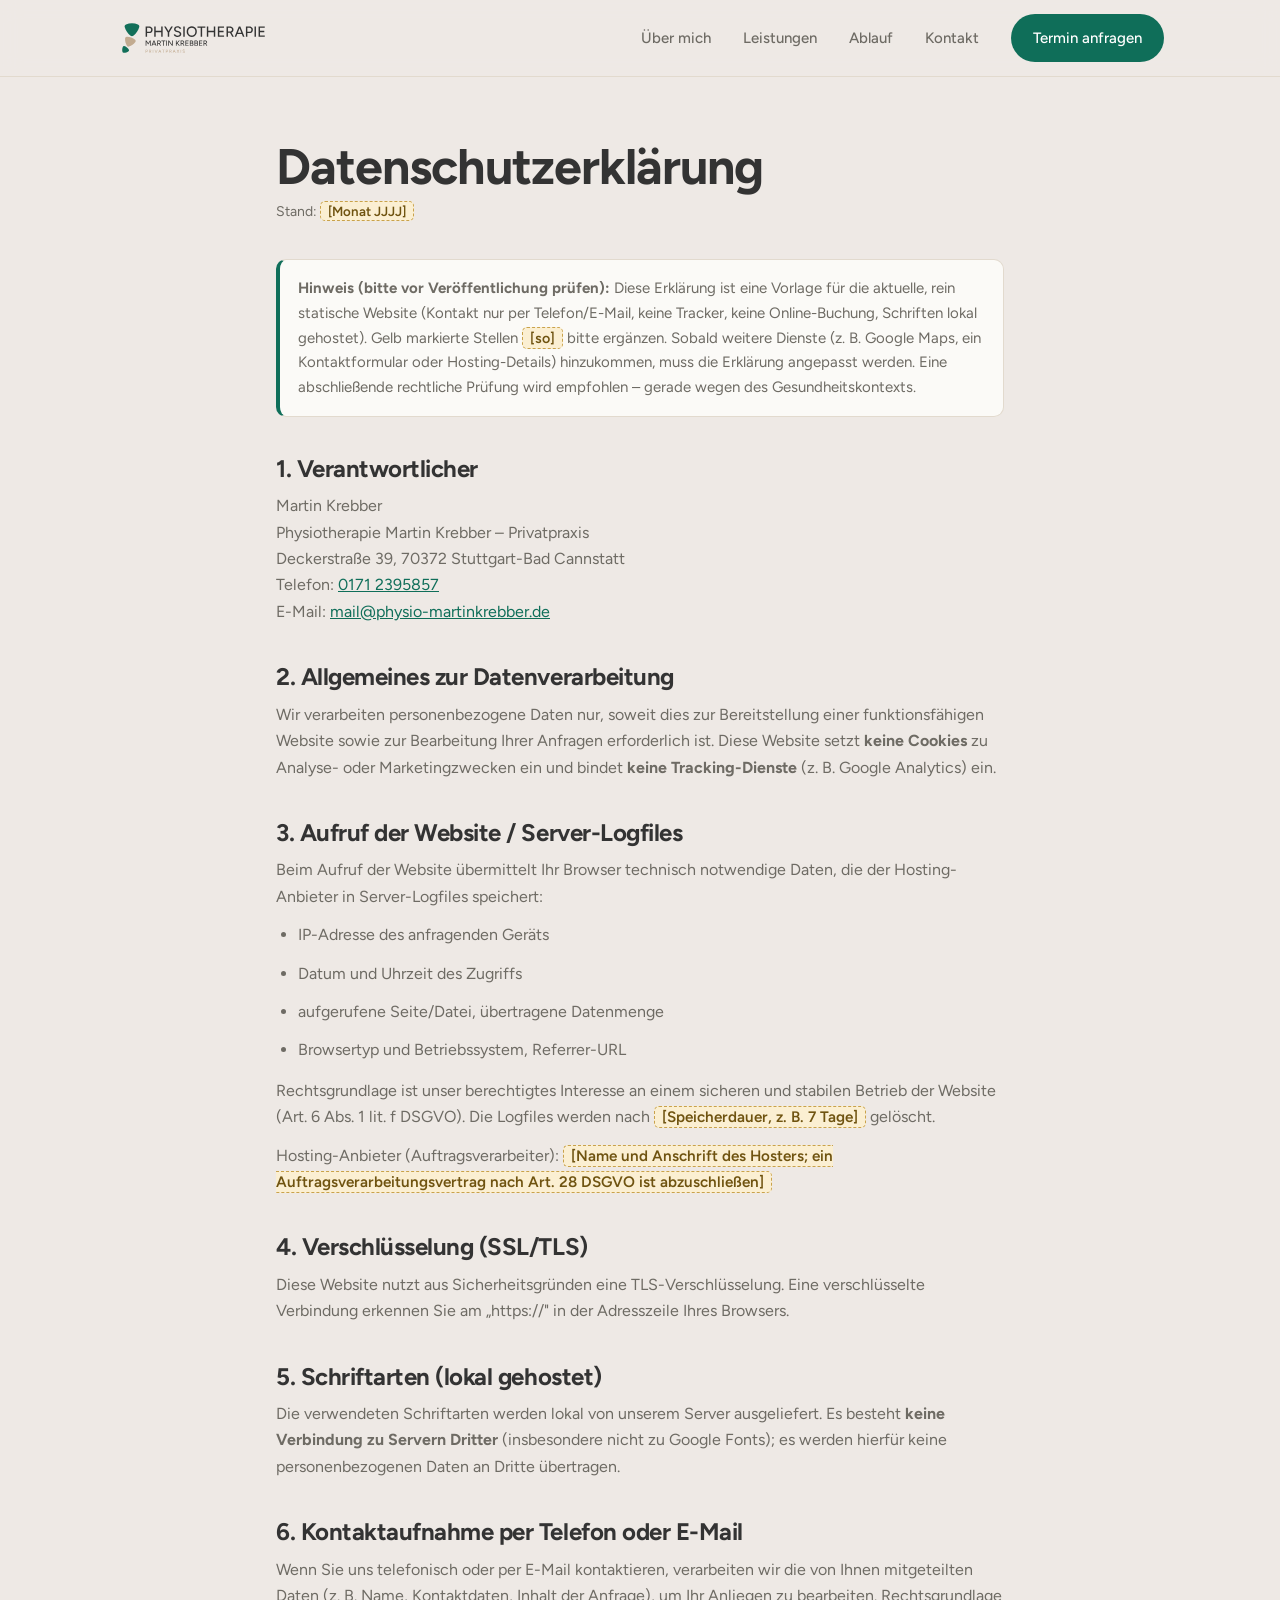
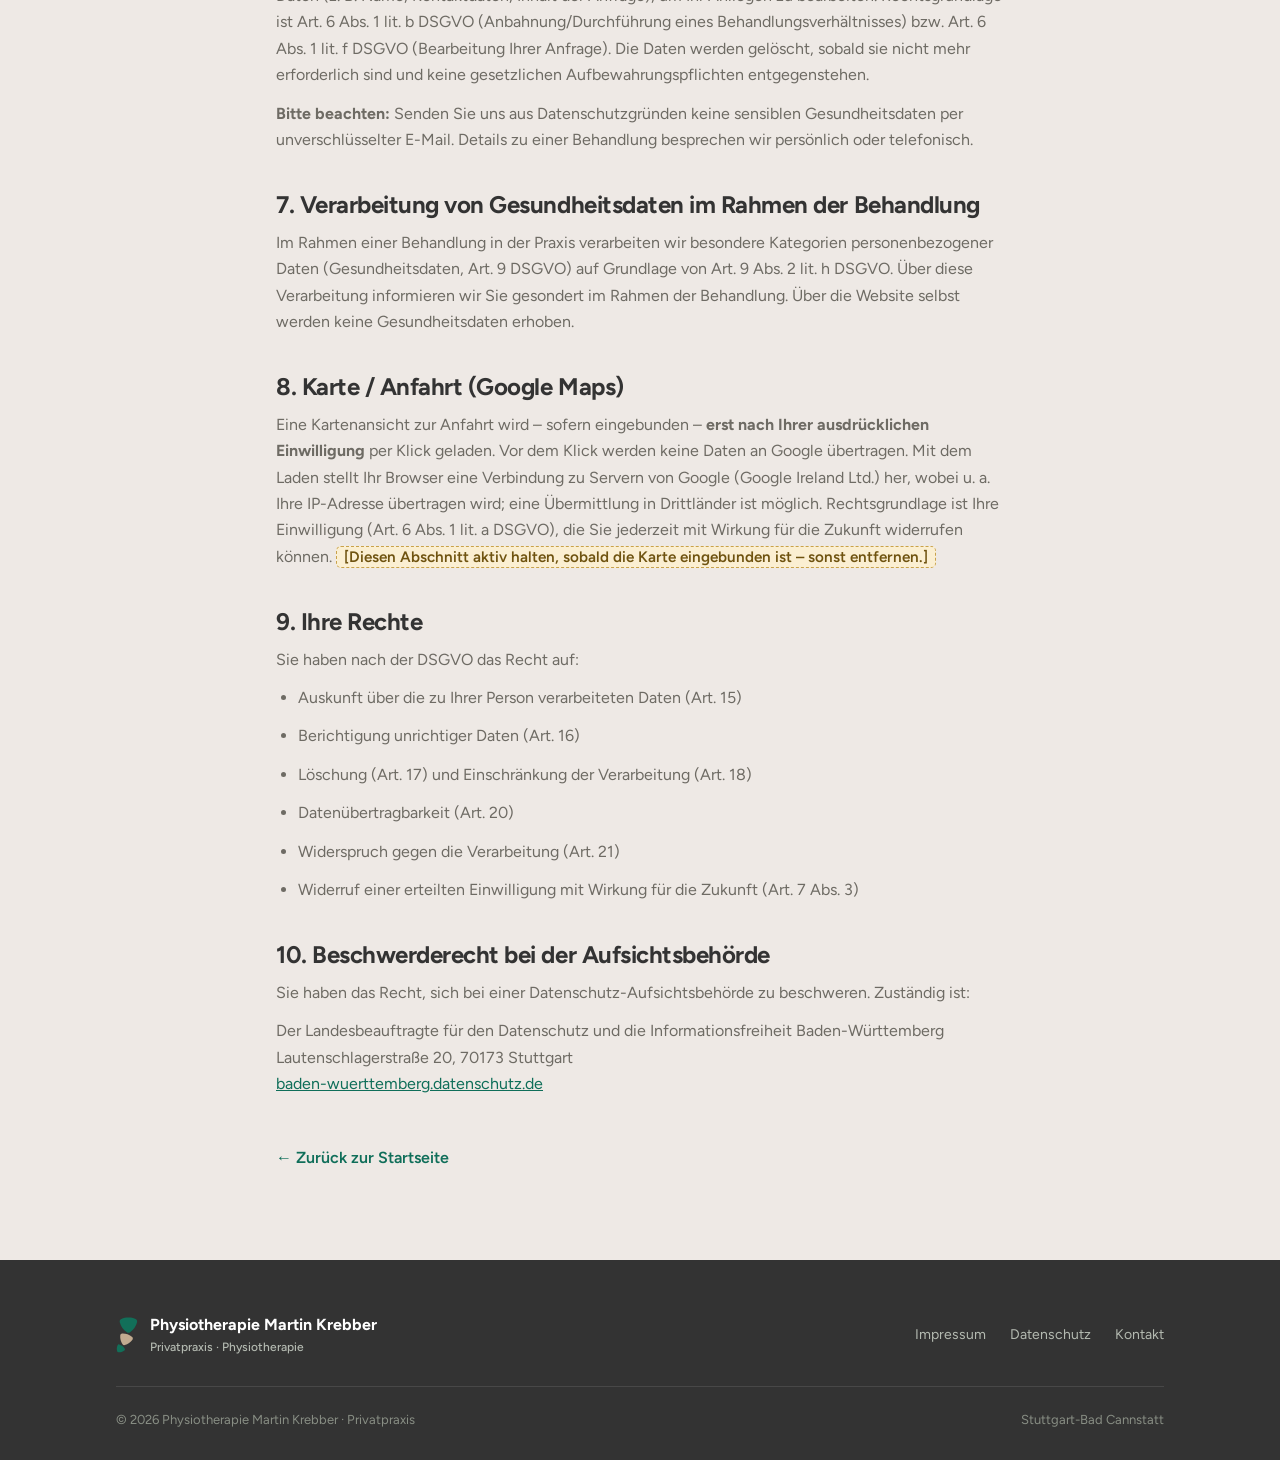
==== datenschutz.html @ a868484d "Medwest-Hero, Logo-Steine-Effekt, Kontakt-Rework + Google-Maps-Consent - Ablauf "Ihr Weg zu mir": dr" ====
<!DOCTYPE html>
<html lang="de">
<head>
<meta charset="UTF-8">
<meta name="viewport" content="width=device-width, initial-scale=1.0">
<title>Datenschutzerklärung – Physiotherapie Martin Krebber</title>
<meta name="description" content="Datenschutzerklärung der Privatpraxis Physiotherapie Martin Krebber in Stuttgart-Bad Cannstatt.">
<meta name="robots" content="noindex">
<meta name="theme-color" content="#0F6E59">
<link rel="icon" type="image/png" sizes="32x32" href="assets/favicon-32.png">
<link rel="apple-touch-icon" sizes="180x180" href="assets/favicon-180.png">
<link rel="stylesheet" href="assets/fonts.css">
<link rel="stylesheet" href="assets/styles.css">
<script src="assets/vendor/gsap.min.js" defer></script>
<script src="assets/vendor/ScrollTrigger.min.js" defer></script>
<script src="assets/vendor/lenis.min.js" defer></script>
<script src="assets/main.js" defer></script>
</head>
<body>
<header><div class="wrap nav">
  <a href="index.html" class="brand" aria-label="Physiotherapie Martin Krebber – Startseite"><img src="assets/logo.svg" alt="Physiotherapie Martin Krebber – Privatpraxis" class="logo-full"></a>
  <nav class="nav-links" id="nav-links"><a href="index.html#about">Über mich</a><a href="index.html#leistungen">Leistungen</a><a href="index.html#ablauf">Ablauf</a><a href="index.html#kontakt">Kontakt</a><a href="index.html#kontakt" class="btn">Termin anfragen</a></nav>
  <button class="menu-toggle" aria-label="Menü öffnen" aria-expanded="false" aria-controls="nav-links"><svg aria-hidden="true" focusable="false" xmlns="http://www.w3.org/2000/svg" viewBox="0 0 24 24" fill="none" stroke="currentColor" stroke-width="2" stroke-linecap="round" stroke-linejoin="round" > <path d="M4 5h16" /> <path d="M4 12h16" /> <path d="M4 19h16" /> </svg></button>
</div></header>

<main class="legal"><div class="wrap">
  <h1>Datenschutzerklärung</h1>
  <p class="updated">Stand: <span class="ph">[Monat JJJJ]</span></p>

  <div class="note"><p><strong>Hinweis (bitte vor Veröffentlichung prüfen):</strong> Diese Erklärung ist eine Vorlage für die aktuelle, rein statische Website (Kontakt nur per Telefon/E-Mail, keine Tracker, keine Online-Buchung, Schriften lokal gehostet). Gelb markierte Stellen <span class="ph">[so]</span> bitte ergänzen. Sobald weitere Dienste (z. B. Google Maps, ein Kontaktformular oder Hosting-Details) hinzukommen, muss die Erklärung angepasst werden. Eine abschließende rechtliche Prüfung wird empfohlen – gerade wegen des Gesundheitskontexts.</p></div>

  <h2>1. Verantwortlicher</h2>
  <address>
    Martin Krebber<br>
    Physiotherapie Martin Krebber – Privatpraxis<br>
    Deckerstraße 39, 70372 Stuttgart-Bad Cannstatt<br>
    Telefon: <a href="tel:+491712395857">0171 2395857</a><br>
    E-Mail: <a href="mailto:mail@physio-martinkrebber.de">mail@physio-martinkrebber.de</a>
  </address>

  <h2>2. Allgemeines zur Datenverarbeitung</h2>
  <p>Wir verarbeiten personenbezogene Daten nur, soweit dies zur Bereitstellung einer funktionsfähigen Website sowie zur Bearbeitung Ihrer Anfragen erforderlich ist. Diese Website setzt <strong>keine Cookies</strong> zu Analyse- oder Marketingzwecken ein und bindet <strong>keine Tracking-Dienste</strong> (z. B. Google Analytics) ein.</p>

  <h2>3. Aufruf der Website / Server-Logfiles</h2>
  <p>Beim Aufruf der Website übermittelt Ihr Browser technisch notwendige Daten, die der Hosting-Anbieter in Server-Logfiles speichert:</p>
  <ul>
    <li>IP-Adresse des anfragenden Geräts</li>
    <li>Datum und Uhrzeit des Zugriffs</li>
    <li>aufgerufene Seite/Datei, übertragene Datenmenge</li>
    <li>Browsertyp und Betriebssystem, Referrer-URL</li>
  </ul>
  <p>Rechtsgrundlage ist unser berechtigtes Interesse an einem sicheren und stabilen Betrieb der Website (Art. 6 Abs. 1 lit. f DSGVO). Die Logfiles werden nach <span class="ph">[Speicherdauer, z. B. 7 Tage]</span> gelöscht.</p>
  <p>Hosting-Anbieter (Auftragsverarbeiter): <span class="ph">[Name und Anschrift des Hosters; ein Auftragsverarbeitungsvertrag nach Art. 28 DSGVO ist abzuschließen]</span></p>

  <h2>4. Verschlüsselung (SSL/TLS)</h2>
  <p>Diese Website nutzt aus Sicherheitsgründen eine TLS-Verschlüsselung. Eine verschlüsselte Verbindung erkennen Sie am „https://" in der Adresszeile Ihres Browsers.</p>

  <h2>5. Schriftarten (lokal gehostet)</h2>
  <p>Die verwendeten Schriftarten werden lokal von unserem Server ausgeliefert. Es besteht <strong>keine Verbindung zu Servern Dritter</strong> (insbesondere nicht zu Google Fonts); es werden hierfür keine personenbezogenen Daten an Dritte übertragen.</p>

  <h2>6. Kontaktaufnahme per Telefon oder E-Mail</h2>
  <p>Wenn Sie uns telefonisch oder per E-Mail kontaktieren, verarbeiten wir die von Ihnen mitgeteilten Daten (z. B. Name, Kontaktdaten, Inhalt der Anfrage), um Ihr Anliegen zu bearbeiten. Rechtsgrundlage ist Art. 6 Abs. 1 lit. b DSGVO (Anbahnung/Durchführung eines Behandlungsverhältnisses) bzw. Art. 6 Abs. 1 lit. f DSGVO (Bearbeitung Ihrer Anfrage). Die Daten werden gelöscht, sobald sie nicht mehr erforderlich sind und keine gesetzlichen Aufbewahrungspflichten entgegenstehen.</p>
  <p><strong>Bitte beachten:</strong> Senden Sie uns aus Datenschutzgründen keine sensiblen Gesundheitsdaten per unverschlüsselter E-Mail. Details zu einer Behandlung besprechen wir persönlich oder telefonisch.</p>

  <h2>7. Verarbeitung von Gesundheitsdaten im Rahmen der Behandlung</h2>
  <p>Im Rahmen einer Behandlung in der Praxis verarbeiten wir besondere Kategorien personenbezogener Daten (Gesundheitsdaten, Art. 9 DSGVO) auf Grundlage von Art. 9 Abs. 2 lit. h DSGVO. Über diese Verarbeitung informieren wir Sie gesondert im Rahmen der Behandlung. Über die Website selbst werden keine Gesundheitsdaten erhoben.</p>

  <h2>8. Karte / Anfahrt (Google Maps)</h2>
  <p>Eine Kartenansicht zur Anfahrt wird – sofern eingebunden – <strong>erst nach Ihrer ausdrücklichen Einwilligung</strong> per Klick geladen. Vor dem Klick werden keine Daten an Google übertragen. Mit dem Laden stellt Ihr Browser eine Verbindung zu Servern von Google (Google Ireland Ltd.) her, wobei u. a. Ihre IP-Adresse übertragen wird; eine Übermittlung in Drittländer ist möglich. Rechtsgrundlage ist Ihre Einwilligung (Art. 6 Abs. 1 lit. a DSGVO), die Sie jederzeit mit Wirkung für die Zukunft widerrufen können. <span class="ph">[Diesen Abschnitt aktiv halten, sobald die Karte eingebunden ist – sonst entfernen.]</span></p>

  <h2>9. Ihre Rechte</h2>
  <p>Sie haben nach der DSGVO das Recht auf:</p>
  <ul>
    <li>Auskunft über die zu Ihrer Person verarbeiteten Daten (Art. 15)</li>
    <li>Berichtigung unrichtiger Daten (Art. 16)</li>
    <li>Löschung (Art. 17) und Einschränkung der Verarbeitung (Art. 18)</li>
    <li>Datenübertragbarkeit (Art. 20)</li>
    <li>Widerspruch gegen die Verarbeitung (Art. 21)</li>
    <li>Widerruf einer erteilten Einwilligung mit Wirkung für die Zukunft (Art. 7 Abs. 3)</li>
  </ul>

  <h2>10. Beschwerderecht bei der Aufsichtsbehörde</h2>
  <p>Sie haben das Recht, sich bei einer Datenschutz-Aufsichtsbehörde zu beschweren. Zuständig ist:</p>
  <address>
    Der Landesbeauftragte für den Datenschutz und die Informationsfreiheit Baden-Württemberg<br>
    Lautenschlagerstraße 20, 70173 Stuttgart<br>
    <a href="https://www.baden-wuerttemberg.datenschutz.de" target="_blank" rel="noopener">baden-wuerttemberg.datenschutz.de</a>
  </address>

  <a class="back" href="index.html">← Zurück zur Startseite</a>
</div></main>

<footer><div class="wrap">
  <div class="foot-top"><div class="foot-brand"><img src="assets/logo-mark.svg" alt="" class="logo-mark-img"><span>Physiotherapie Martin Krebber<small>Privatpraxis · Physiotherapie</small></span></div><div class="foot-links"><a href="impressum.html">Impressum</a><a href="datenschutz.html">Datenschutz</a><a href="index.html#kontakt">Kontakt</a></div></div>
  <div class="foot-bottom"><span>© <span id="yr"></span> Physiotherapie Martin Krebber · Privatpraxis</span><span>Stuttgart-Bad Cannstatt</span></div>
</div></footer>
</body>
</html>
---- assets/fonts.css ----
@font-face{font-family:'Figtree';font-style:normal;font-weight:400 700;font-display:swap;src:url('fonts/figtree-normal-latin-ext.woff2') format('woff2');unicode-range:U+0100-02BA, U+02BD-02C5, U+02C7-02CC, U+02CE-02D7, U+02DD-02FF, U+0304, U+0308, U+0329, U+1D00-1DBF, U+1E00-1E9F, U+1EF2-1EFF, U+2020, U+20A0-20AB, U+20AD-20C0, U+2113, U+2C60-2C7F, U+A720-A7FF;}
@font-face{font-family:'Figtree';font-style:normal;font-weight:400 700;font-display:swap;src:url('fonts/figtree-normal-latin.woff2') format('woff2');unicode-range:U+0000-00FF, U+0131, U+0152-0153, U+02BB-02BC, U+02C6, U+02DA, U+02DC, U+0304, U+0308, U+0329, U+2000-206F, U+20AC, U+2122, U+2191, U+2193, U+2212, U+2215, U+FEFF, U+FFFD;}
---- assets/styles.css ----
:root{
  --bg:#EEE9E5; --surface:#FBFAF7; --ink:#333333;
  --primary:#0F6E59; --primary-deep:#0A5344;
  --accent:#C2AB8F; --accent-deep:#A98E6B;
  --primary-soft:#DCE9E3; --accent-soft:#EBE1D4;
  --muted:#6E6B64; --line:#E2DACE; --maxw:1100px;
}
*{box-sizing:border-box;margin:0;padding:0}
html{scroll-behavior:smooth}
body{font-family:"Figtree",sans-serif;background:var(--bg);color:var(--ink);line-height:1.65;-webkit-font-smoothing:antialiased}
/* Schrift-System (medwest-Anmutung): durchgängig Figtree, große Versalien-Headlines */
h1,h2,h3{font-family:"Figtree",sans-serif;font-weight:700;line-height:1.02;letter-spacing:-.02em}
.hero h1,.sec-head h2{text-transform:uppercase;line-height:.95;letter-spacing:-.025em}
.wrap{max-width:var(--maxw);margin:0 auto;padding:0 26px}
a{color:inherit;text-decoration:none}
img{max-width:100%}
header{position:sticky;top:0;z-index:50;background:rgba(238,233,229,.85);backdrop-filter:blur(10px);border-bottom:1px solid var(--line)}
.nav{display:flex;align-items:center;justify-content:space-between;height:76px;gap:18px}
.brand{display:flex;align-items:center}
.brand .logo-full{height:42px;width:auto;display:block}
.nav-links{display:flex;gap:32px;align-items:center}
.nav-links a{font-size:15px;color:var(--muted);font-weight:500;transition:color .2s}
.nav-links a:hover{color:var(--ink)}
.nav-links a.btn{color:#fff}.nav-links a.btn:hover{color:#fff}
.btn{display:inline-flex;align-items:center;gap:8px;background:var(--primary);color:#fff;padding:12px 22px;border-radius:999px;font-weight:600;font-size:15px;transition:transform .2s,background .2s}
.btn:hover{background:var(--primary-deep);transform:translateY(-1px)}
.btn-ghost{background:transparent;color:var(--primary);border:1px solid var(--primary)}
.btn-ghost:hover{background:var(--primary);color:#fff}
.menu-toggle{display:none;background:none;border:none;cursor:pointer;font-size:24px;color:var(--ink)}
.eyebrow{display:inline-flex;align-items:center;gap:9px;font-size:13px;font-weight:600;letter-spacing:.1em;text-transform:uppercase;color:var(--primary);margin-bottom:22px}
.eyebrow::before{content:"";width:28px;height:1.5px;background:var(--primary)}
/* ---- Hero (medwest-Stil): Vollbild-Foto unscharf->scharf + Eck-Steuerung ---- */
.hero{position:relative;height:100vh;overflow:hidden;--hero-img:url('images/hero.jpg')}
.hero-stage{position:absolute;inset:0;overflow:hidden}
.hero-media{position:absolute;inset:0}
.hero-img{position:absolute;inset:0;background:var(--hero-img) center 28%/cover no-repeat}
.hero-base{filter:blur(13px) saturate(.78) brightness(.97);transform:scale(1.09)}
.hero-sharp{clip-path:polygon(62% 0,62% 0,46% 100%,46% 100%)}
.hero-scrim{position:absolute;inset:0;z-index:1;background:linear-gradient(180deg,rgba(0,0,0,.32),rgba(0,0,0,.12) 32%,rgba(0,0,0,.5))}
.hero-scan{position:absolute;top:0;bottom:0;width:2px;left:62%;background:var(--primary);box-shadow:0 0 16px rgba(15,110,89,.85);opacity:0;z-index:2}
.hero-scan::before{content:"";position:absolute;top:0;bottom:0;left:-8px;border-left:2px dashed rgba(15,110,89,.55)}
.hero-center{position:absolute;left:0;right:0;top:50%;transform:translateY(-50%);z-index:3;text-align:center;padding:0 24px}
.hero-center .eyebrow{color:#fff;justify-content:center}
.hero-center .eyebrow::before{background:var(--accent)}
.hero-center h1{font-size:clamp(40px,8.2vw,104px);line-height:.94;color:#fff;text-shadow:0 2px 34px rgba(0,0,0,.45);margin-bottom:16px}
.hero-center h1 em{font-style:normal;color:var(--accent)}
.hero-note{position:absolute;left:50%;top:16px;transform:translateX(-50%);z-index:3;font:500 11px/1 "Figtree",sans-serif;color:#fff;background:rgba(15,110,89,.8);padding:5px 10px;border-radius:6px;white-space:nowrap}
.hero-hint{position:absolute;left:50%;bottom:20px;transform:translateX(-50%);z-index:3;color:rgba(255,255,255,.85);font:600 12px/1 "Figtree",sans-serif;letter-spacing:.16em;text-transform:uppercase}

/* Eck-CTAs (Hero) */
.h-corner{position:absolute;bottom:34px;z-index:3;display:flex;align-items:center;gap:14px;color:#fff;text-decoration:none}
.h-corner .h-dot{width:64px;height:64px;border-radius:50%;background:var(--primary);display:grid;place-items:center;flex:none;box-shadow:0 12px 28px -12px rgba(0,0,0,.5);transition:transform .25s}
.h-corner:hover .h-dot{transform:scale(1.07)}
.h-corner .h-dot svg{width:24px;height:24px}
.h-corner .h-label{font:600 14px "Figtree",sans-serif;letter-spacing:.08em;text-transform:uppercase;text-shadow:0 1px 8px rgba(0,0,0,.5)}
.h-faq{left:30px}

/* Persistente Steuerung (fixed) */
.h-logo{position:fixed;top:24px;left:26px;z-index:60}
.h-logo img{height:48px;width:auto;display:block;filter:drop-shadow(0 2px 8px rgba(0,0,0,.3))}
.h-menu{position:fixed;top:24px;right:26px;z-index:60;background:none;border:none;cursor:pointer;padding:0}
.h-menu-btn{width:56px;height:56px;border-radius:50%;background:var(--primary);display:grid;place-items:center;box-shadow:0 12px 28px -12px rgba(0,0,0,.45);transition:transform .2s,background .2s}
.h-menu:hover .h-menu-btn{transform:scale(1.06);background:var(--primary-deep)}
.h-menu-btn svg{width:26px;height:26px;color:#fff}
.h-contact{position:fixed;bottom:26px;right:26px;z-index:60}
.h-contact .h-dot{width:60px;height:60px;border-radius:50%;background:var(--primary);display:grid;place-items:center;box-shadow:0 12px 28px -12px rgba(0,0,0,.45);transition:transform .2s,background .2s}
.h-contact:hover .h-dot{transform:scale(1.07);background:var(--primary-deep)}
.h-contact .h-dot svg{width:24px;height:24px;color:#fff}

/* Menü-Overlay */
.menu-overlay{position:fixed;inset:0;z-index:70;background:rgba(10,83,68,.97);-webkit-backdrop-filter:blur(6px);backdrop-filter:blur(6px);display:flex;flex-direction:column;justify-content:center;align-items:center;gap:4px;opacity:0;pointer-events:none;transition:opacity .35s ease}
.menu-overlay.open{opacity:1;pointer-events:auto}
.menu-overlay a{color:#fff;font-family:"Figtree",sans-serif;font-weight:700;text-transform:uppercase;font-size:clamp(30px,6vw,64px);letter-spacing:-.01em;text-decoration:none;line-height:1.3;opacity:.85;transition:opacity .2s,color .2s}
.menu-overlay a:hover{opacity:1;color:var(--accent)}
.menu-close{position:fixed;top:24px;right:26px;z-index:80;width:56px;height:56px;border-radius:50%;background:#fff;border:none;cursor:pointer;display:grid;place-items:center}
.menu-close svg{width:26px;height:26px;color:var(--primary)}

section{padding:112px 0}
.sec-head{max-width:560px;margin-bottom:50px}
.sec-head h2{font-size:clamp(36px,5.2vw,68px)}
.sec-head p{color:var(--muted);margin-top:14px;font-size:17px}
.about{background:var(--surface);padding-top:0;padding-bottom:0;position:relative;overflow:visible}
.about-grid{display:grid;grid-template-columns:.9fr 1.1fr;gap:56px;align-items:center}
.about-photo{position:relative;z-index:2;align-self:end;display:flex;align-items:flex-end;justify-content:center;max-width:560px;margin:-75px auto 0}
.about-img{width:100%;height:auto;display:block;filter:drop-shadow(0 22px 26px rgba(51,42,30,.22))}
.about-photo .ph-icon{font-size:38px;margin-bottom:10px}
.about-text h3{font-size:28px;margin-bottom:6px}
.about-text .role{color:var(--accent-deep);font-weight:600;margin-bottom:18px;display:block}
.about-text p{color:var(--muted);margin-bottom:15px}
.quali{display:flex;flex-wrap:wrap;gap:10px;margin-top:24px}
.quali span{background:var(--bg);border:1px solid var(--line);padding:8px 15px;border-radius:999px;font-size:14px;font-weight:500}
.cards{display:grid;grid-template-columns:repeat(3,1fr);gap:22px}
.card{background:var(--surface);border:1px solid var(--line);border-radius:22px;padding:32px 28px;transition:transform .25s,box-shadow .25s}
.card:hover{transform:translateY(-4px);box-shadow:0 20px 40px -24px rgba(15,110,89,.28)}
.card .ic{width:50px;height:50px;border-radius:50%;background:var(--primary-soft);color:var(--primary);display:grid;place-items:center;font-size:22px;margin-bottom:18px}
.card h3{font-size:21px;margin-bottom:8px}
.card p{color:var(--muted);font-size:15px}
.steps{background:var(--primary-deep);color:#e8efe6}
.steps .eyebrow{color:var(--accent-soft)}.steps .eyebrow::before{background:var(--accent-soft)}
.steps h2{color:#fff}.steps .sec-head p{color:#bcccba}
.step-grid{display:grid;grid-template-columns:repeat(3,1fr);gap:30px}
/* Logo-Steine: echte Größenverhältnisse, gekippt (aufwärts/liegend), mit faintem Echo-Overlay */
.step-stone{display:inline-block;line-height:0;margin-bottom:22px}
.step-stone.s1,.step-stone.s3{color:#5BAD96}
.step-stone.s2{color:var(--accent)}
/* aufsteigend: klein+tief (links) -> groß+hoch (rechts) */
.step-stone.s1{transform:translateY(0) rotate(190deg)}
.step-stone.s2{transform:translateY(-30px) rotate(190deg)}
.step-stone.s3{transform:translateY(-62px) rotate(190deg)}
.step-stone-inner{position:relative;display:inline-block}
.step-stone svg{width:auto;display:block}
.step-stone .stone-main{position:relative;z-index:1}
.step-stone .stone-echo{position:absolute;left:50%;top:50%;z-index:0;opacity:.14;transform:translate(-50%,-50%) scale(1.6)}
.step-stone.s1 svg{height:74px}
.step-stone.s2 svg{height:112px}
.step-stone.s3 svg{height:152px}
.js .step-stone-inner{opacity:0;transform:scale(.5) translateY(20px)}
.step-num{display:block;font-size:13px;font-weight:600;letter-spacing:.14em;text-transform:uppercase;color:var(--accent-soft);margin-bottom:2px}
.step h3{color:#fff;font-size:21px;margin:4px 0 8px}.step p{color:#bcccba;font-size:15px}
.contact-grid{display:grid;grid-template-columns:1fr 1fr;gap:50px;align-items:start}
.info-row{display:flex;gap:16px;padding:20px 0;border-bottom:1px solid var(--line)}
.info-row:last-child{border-bottom:none}
.info-row .ic{width:44px;height:44px;flex:none;border-radius:50%;background:var(--primary-soft);color:var(--primary);display:grid;place-items:center;font-size:18px}
.info-row b{display:block;font-size:16px;margin-bottom:2px}
.info-row span,.info-row a{color:var(--muted);font-size:15px}
.info-row a:hover{color:var(--primary)}
.map-box{aspect-ratio:4/3;border-radius:22px;overflow:hidden;border:1px solid var(--line);background:#dde3d8;display:grid;place-items:center;color:var(--muted);text-align:center;padding:20px}
.contact-cta{margin-top:26px;display:flex;gap:14px;flex-wrap:wrap}
footer{background:var(--ink);color:#b4bab1;padding:52px 0 30px}
.foot-top{display:flex;justify-content:space-between;flex-wrap:wrap;gap:24px;align-items:center;padding-bottom:28px;border-bottom:1px solid rgba(255,255,255,.1)}
.foot-brand{display:flex;align-items:center;gap:12px;color:#fff;font-weight:700}
.foot-brand .logo-mark-img{height:36px;width:auto;display:block}
.foot-brand small{display:block;font-weight:500;font-size:12px;color:#b4bab1}
.foot-links{display:flex;gap:24px;font-size:14px}.foot-links a:hover{color:#fff}
.foot-bottom{padding-top:22px;font-size:13px;color:#888e84;display:flex;justify-content:space-between;flex-wrap:wrap;gap:10px}
/* Reveals: nur verstecken, wenn JS aktiv ist (ohne JS bleibt alles sichtbar) */
.js .reveal{opacity:0;transform:translateY(20px);will-change:opacity,transform}
.js .reveal.in{opacity:1;transform:none;transition:opacity .7s ease,transform .7s ease}

/* ---- Rechtsseiten (Impressum / Datenschutz) ---- */
.legal{padding:64px 0 88px}
.legal .wrap{max-width:780px}
.legal h1{font-size:clamp(32px,4.6vw,50px);margin-bottom:8px}
.legal .updated{color:var(--muted);font-size:14px;margin-bottom:36px}
.legal h2{font-size:24px;margin:40px 0 12px;color:var(--ink)}
.legal h3{font-size:18px;margin:26px 0 8px}
.legal p,.legal li{color:var(--muted);font-size:16px;margin-bottom:12px}
.legal ul{padding-left:22px;margin-bottom:14px}
.legal a{color:var(--primary);text-decoration:underline}
.legal address{font-style:normal;color:var(--muted)}
.legal .back{display:inline-flex;align-items:center;gap:8px;margin-top:48px;color:var(--primary);font-weight:600;text-decoration:none}
.legal .note{background:var(--surface);border:1px solid var(--line);border-left:4px solid var(--primary);border-radius:10px;padding:16px 18px;margin:28px 0}
.legal .note p{margin:0;font-size:15px}
.ph{background:#FBEFD2;border:1px dashed #C9A24B;color:#6F5310;padding:1px 7px;border-radius:5px;font-size:.95em;font-weight:600}

/* ---- Icons (Lucide, inline SVG, erben Farbe via currentColor) ---- */
.ic svg{width:24px;height:24px;display:block}
.info-row .ic svg{width:20px;height:20px}
.menu-toggle svg{width:26px;height:26px;display:block}
.ph-icon svg{width:42px;height:42px;display:block;margin:0 auto;stroke-width:1.5}
.about-photo .ph-icon svg{width:38px;height:38px}
.map-ic{margin-bottom:8px}
.map-ic svg{width:34px;height:34px;display:block;margin:0 auto;stroke-width:1.5}
.map-consent{position:absolute;inset:0;display:flex;flex-direction:column;align-items:center;justify-content:center;gap:9px;text-align:center;padding:26px;color:var(--muted)}
.map-consent .map-ic{color:var(--primary)}
.map-consent b{color:var(--ink);font-size:16px}
.map-consent .map-note{font-size:13px;max-width:34ch;line-height:1.5}
.map-consent .map-load{margin-top:4px;cursor:pointer}
.map-consent .map-ext{font-size:13px;color:var(--primary);text-decoration:underline}
.map-box iframe{position:absolute;inset:0;width:100%;height:100%;border:0;display:block}

/* ---- Maskenkante des Durchleucht-Effekts (im Hero) ---- */
.xray-edge{position:absolute;inset:0;width:100%;height:100%;pointer-events:none;display:none}
.xray-edge line{vector-effect:non-scaling-stroke}
.xray-edge .edge-solid{stroke:var(--primary);stroke-width:2}
.xray-edge .edge-dash{stroke:rgba(15,110,89,.6);stroke-width:2;stroke-dasharray:7 7}

/* ---- Microinteractions (dezent) ---- */
.btn:active{transform:translateY(0) scale(.97)}
.card .ic{transition:transform .3s ease}
.card:hover .ic{transform:scale(1.08) rotate(-3deg)}
.quali span{transition:border-color .2s,color .2s}
.quali span:hover{border-color:var(--primary);color:var(--primary)}
.info-row .ic{transition:background .25s,color .25s}
.info-row:hover .ic{background:var(--primary);color:#fff}
.logo-full,.foot-brand .logo-mark-img{transition:opacity .2s}
.brand:hover .logo-full{opacity:.82}

/* ---- Lenis Smooth Scroll ---- */
html.lenis,html.lenis body{height:auto}
.lenis{scroll-behavior:auto!important}
.lenis:not(.lenis-autoToggle).lenis-stopped{overflow:clip}
.lenis.lenis-smooth [data-lenis-prevent]{overscroll-behavior:contain}
.lenis.lenis-smooth iframe{pointer-events:none}

@media(max-width:860px){
  .hero-grid,.about-grid,.contact-grid{grid-template-columns:1fr;gap:40px}
  .cards,.step-grid{grid-template-columns:1fr}
  .menu-toggle{display:block}
  .h-corner .h-label{display:none}
  .hero-center h1{font-size:clamp(24px,7vw,52px);letter-spacing:-.01em}
  .h-logo img{height:40px}
  .h-menu-btn,.menu-close{width:48px;height:48px}
  .h-corner .h-dot,.h-contact .h-dot{width:54px;height:54px}
  .h-faq{left:20px;bottom:26px}
  .h-logo{top:18px;left:18px}.h-menu{top:18px;right:18px}.h-contact{bottom:20px;right:18px}
  .nav-links{position:absolute;top:76px;left:0;right:0;flex-direction:column;align-items:stretch;gap:0;padding:8px 0 14px;background:var(--surface);border-bottom:1px solid var(--line);box-shadow:0 24px 30px -22px rgba(0,0,0,.3);display:none}
  header.open .nav-links{display:flex}
  .nav-links a{padding:13px 26px;font-size:16px}
  .nav-links a.btn{margin:10px 26px 4px;justify-content:center}
}

/* ---- Reduzierte Bewegung respektieren ---- */
@media (prefers-reduced-motion: reduce){
  *,*::before,*::after{animation-duration:.001ms!important;animation-iteration-count:1!important;transition-duration:.001ms!important;scroll-behavior:auto!important}
  .js .reveal{opacity:1!important;transform:none!important}
  .js .step-stone-inner{opacity:1!important;transform:none!important}
  .hero-sharp{clip-path:polygon(30% 0,94% 0,90% 100%,4% 100%)!important}
  .hero-scan{display:none}
}
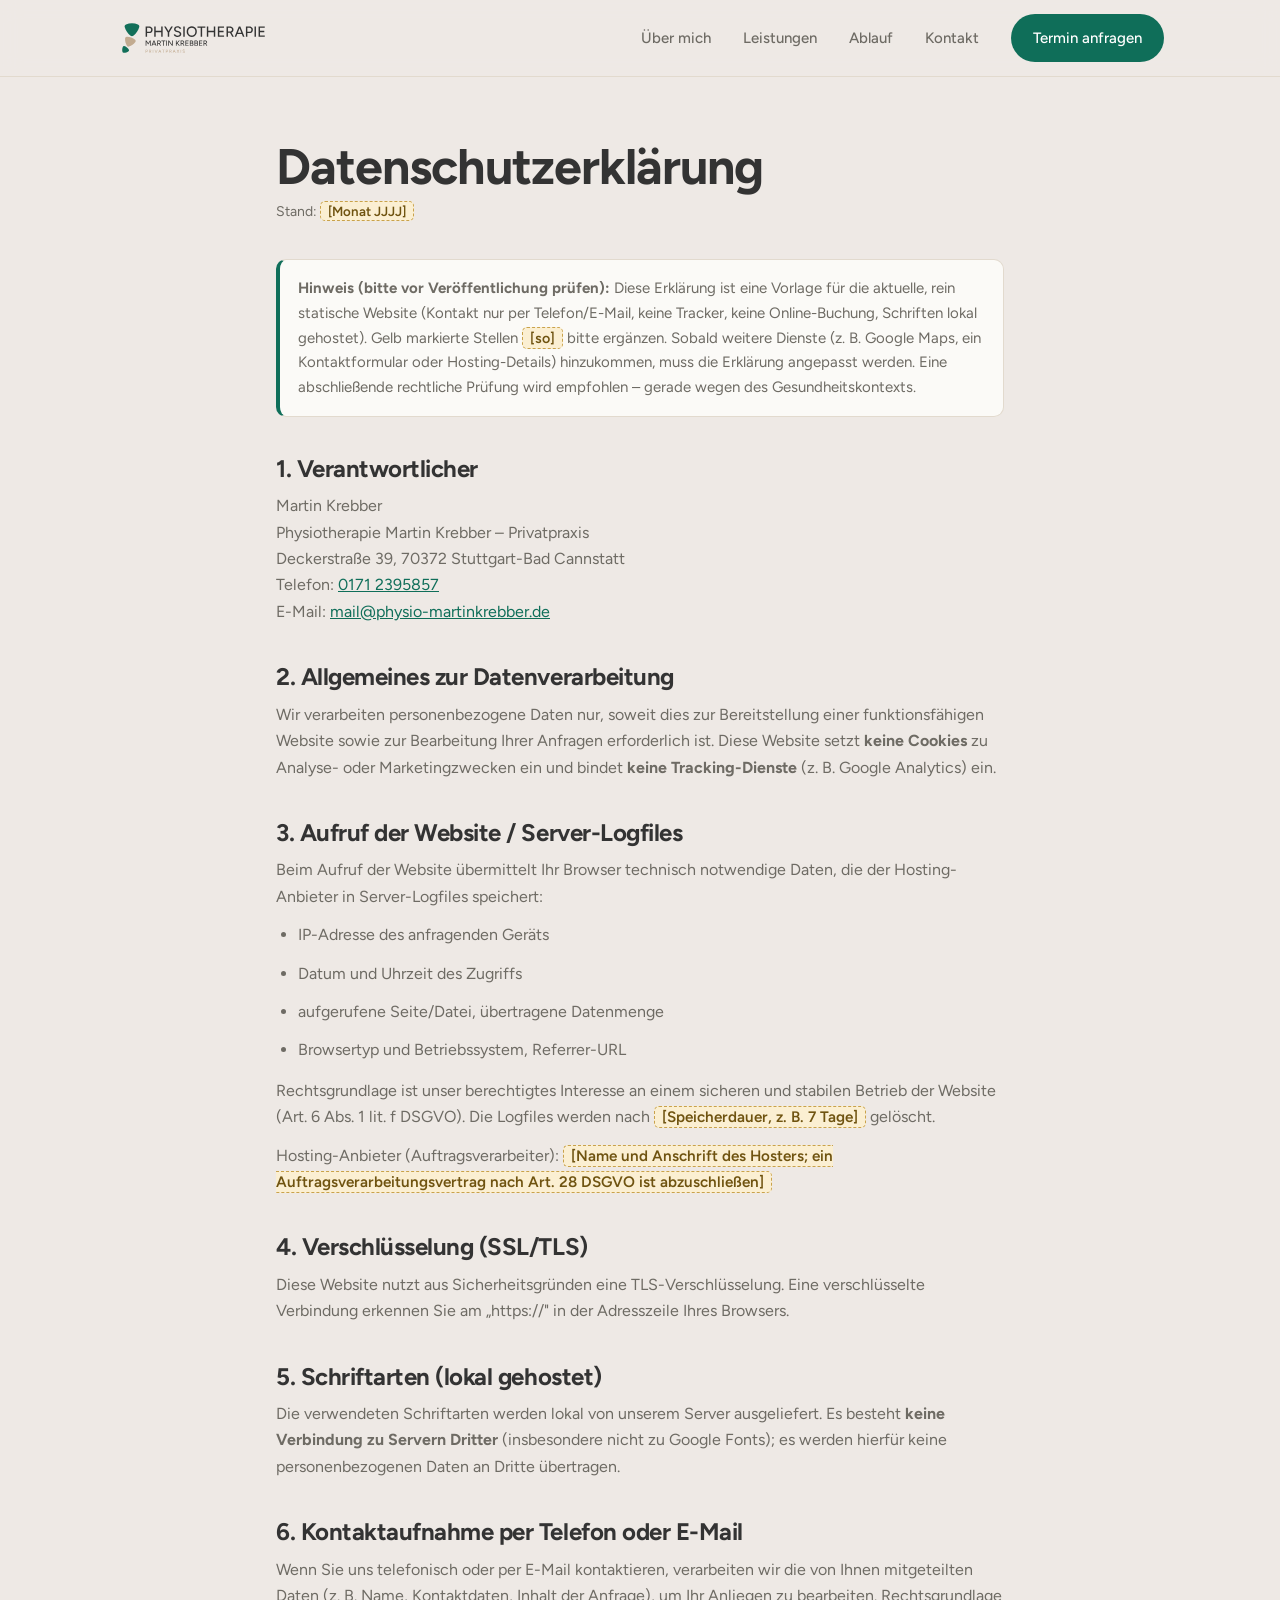
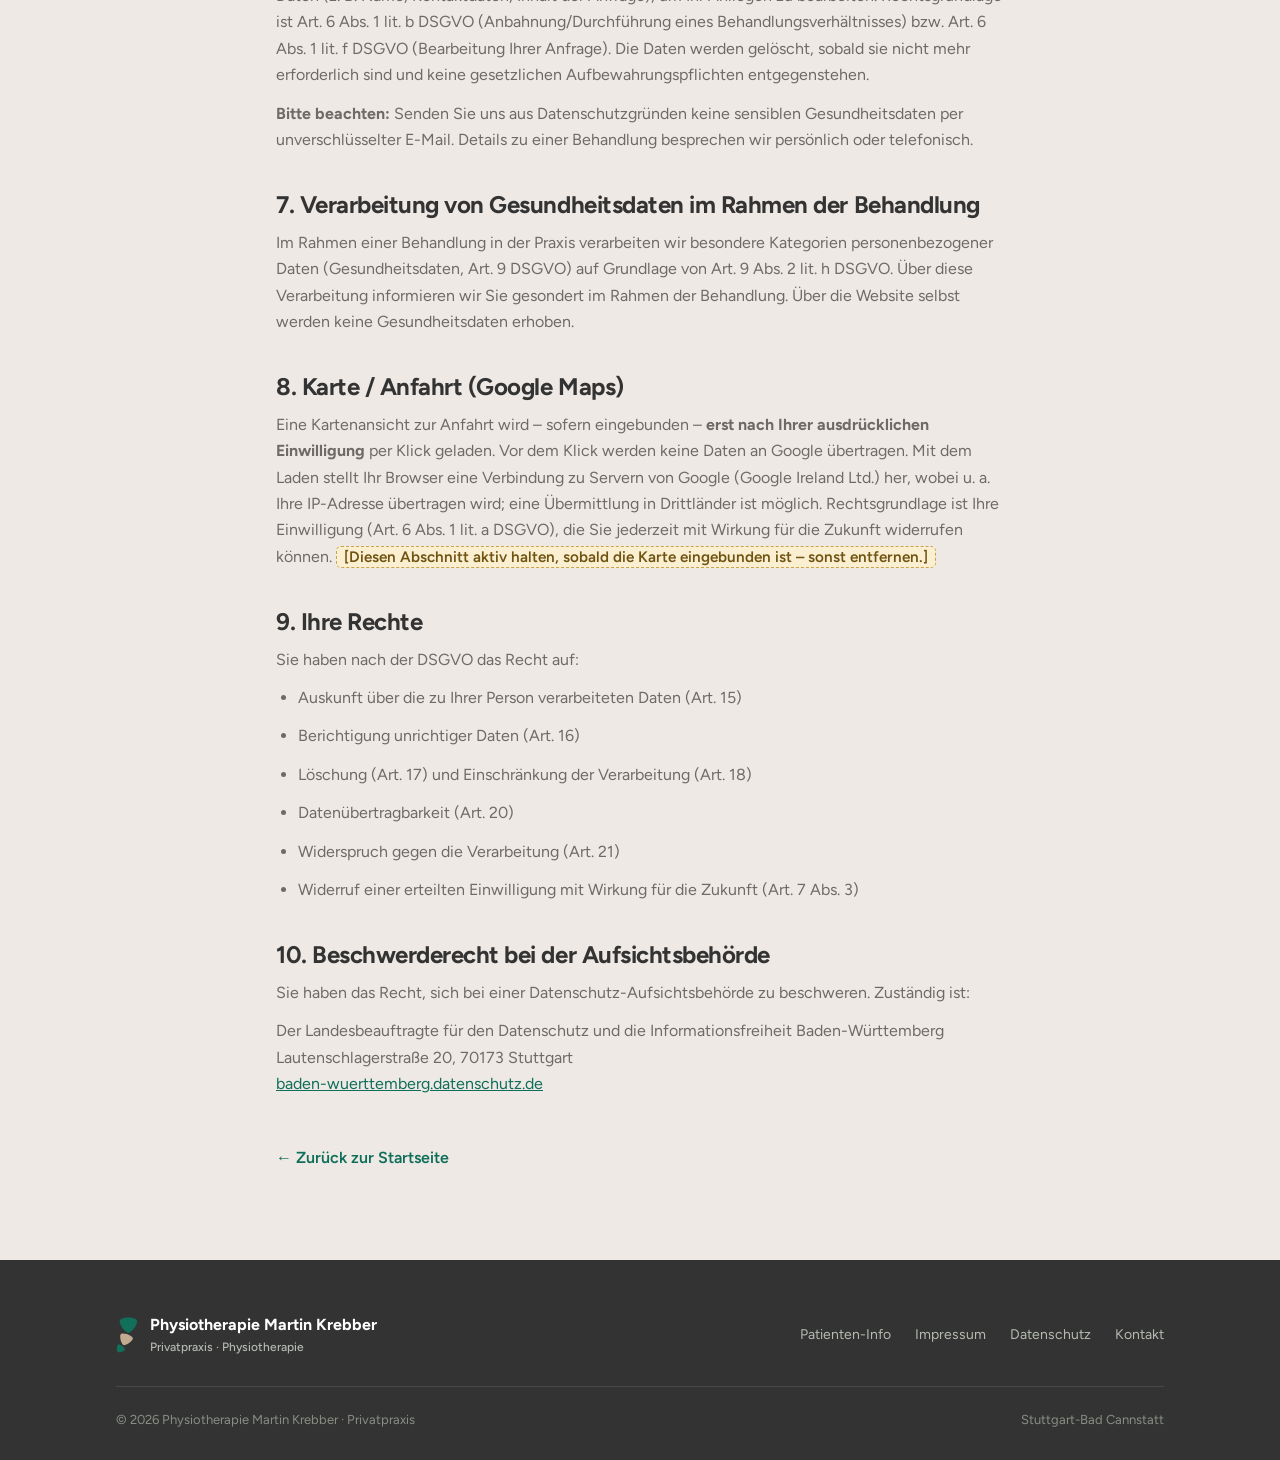
==== commit 116ccbd7: "Greyscale-Hero, graue Karte, Patienten-Information-Seite mit FAQ - Hero-Foto in Graustufe (ruhiger, " ====
--- a/datenschutz.html
+++ b/datenschutz.html
@@ -91,7 +91,7 @@
 </div></main>
 
 <footer><div class="wrap">
-  <div class="foot-top"><div class="foot-brand"><img src="assets/logo-mark.svg" alt="" class="logo-mark-img"><span>Physiotherapie Martin Krebber<small>Privatpraxis · Physiotherapie</small></span></div><div class="foot-links"><a href="impressum.html">Impressum</a><a href="datenschutz.html">Datenschutz</a><a href="index.html#kontakt">Kontakt</a></div></div>
+  <div class="foot-top"><div class="foot-brand"><img src="assets/logo-mark.svg" alt="" class="logo-mark-img"><span>Physiotherapie Martin Krebber<small>Privatpraxis · Physiotherapie</small></span></div><div class="foot-links"><a href="patienten-information.html">Patienten-Info</a><a href="impressum.html">Impressum</a><a href="datenschutz.html">Datenschutz</a><a href="index.html#kontakt">Kontakt</a></div></div>
   <div class="foot-bottom"><span>© <span id="yr"></span> Physiotherapie Martin Krebber · Privatpraxis</span><span>Stuttgart-Bad Cannstatt</span></div>
 </div></footer>
 </body>
--- a/assets/styles.css
+++ b/assets/styles.css
@@ -34,8 +34,8 @@
 .hero-stage{position:absolute;inset:0;overflow:hidden}
 .hero-media{position:absolute;inset:0}
 .hero-img{position:absolute;inset:0;background:var(--hero-img) center 28%/cover no-repeat}
-.hero-base{filter:blur(13px) saturate(.78) brightness(.97);transform:scale(1.09)}
-.hero-sharp{clip-path:polygon(62% 0,62% 0,46% 100%,46% 100%)}
+.hero-base{filter:grayscale(1) blur(13px) brightness(.98);transform:scale(1.09)}
+.hero-sharp{filter:grayscale(1);clip-path:polygon(62% 0,62% 0,46% 100%,46% 100%)}
 .hero-scrim{position:absolute;inset:0;z-index:1;background:linear-gradient(180deg,rgba(0,0,0,.32),rgba(0,0,0,.12) 32%,rgba(0,0,0,.5))}
 .hero-scan{position:absolute;top:0;bottom:0;width:2px;left:62%;background:var(--primary);box-shadow:0 0 16px rgba(15,110,89,.85);opacity:0;z-index:2}
 .hero-scan::before{content:"";position:absolute;top:0;bottom:0;left:-8px;border-left:2px dashed rgba(15,110,89,.55)}
@@ -48,12 +48,12 @@
 .hero-hint{position:absolute;left:50%;bottom:20px;transform:translateX(-50%);z-index:3;color:rgba(255,255,255,.85);font:600 12px/1 "Figtree",sans-serif;letter-spacing:.16em;text-transform:uppercase}
 
 /* Eck-CTAs (Hero) */
-.h-corner{position:absolute;bottom:34px;z-index:3;display:flex;align-items:center;gap:14px;color:#fff;text-decoration:none}
-.h-corner .h-dot{width:64px;height:64px;border-radius:50%;background:var(--primary);display:grid;place-items:center;flex:none;box-shadow:0 12px 28px -12px rgba(0,0,0,.5);transition:transform .25s}
-.h-corner:hover .h-dot{transform:scale(1.07)}
-.h-corner .h-dot svg{width:24px;height:24px}
-.h-corner .h-label{font:600 14px "Figtree",sans-serif;letter-spacing:.08em;text-transform:uppercase;text-shadow:0 1px 8px rgba(0,0,0,.5)}
-.h-faq{left:30px}
+/* Patienten-Information (fix, unten links – persistent wie die anderen) */
+.h-faq{position:fixed;left:26px;bottom:26px;z-index:60;display:flex;align-items:center;gap:13px;text-decoration:none}
+.h-faq .h-dot{width:60px;height:60px;border-radius:50%;background:var(--primary);display:grid;place-items:center;flex:none;box-shadow:0 12px 28px -12px rgba(0,0,0,.45);transition:transform .2s,background .2s}
+.h-faq:hover .h-dot{transform:scale(1.07);background:var(--primary-deep)}
+.h-faq .h-dot svg{width:24px;height:24px;color:#fff}
+.h-faq .h-label{font:600 13px "Figtree",sans-serif;letter-spacing:.06em;text-transform:uppercase;color:#fff;background:rgba(20,28,24,.55);-webkit-backdrop-filter:blur(6px);backdrop-filter:blur(6px);padding:9px 15px;border-radius:999px;white-space:nowrap}
 
 /* Persistente Steuerung (fixed) */
 .h-logo{position:fixed;top:24px;left:26px;z-index:60}
@@ -124,7 +124,7 @@
 .info-row b{display:block;font-size:16px;margin-bottom:2px}
 .info-row span,.info-row a{color:var(--muted);font-size:15px}
 .info-row a:hover{color:var(--primary)}
-.map-box{aspect-ratio:4/3;border-radius:22px;overflow:hidden;border:1px solid var(--line);background:#dde3d8;display:grid;place-items:center;color:var(--muted);text-align:center;padding:20px}
+.map-box{position:relative;aspect-ratio:4/3;border-radius:22px;overflow:hidden;border:1px solid var(--line);background:#e7e5e1;display:grid;place-items:center;color:var(--muted);text-align:center;padding:20px}
 .contact-cta{margin-top:26px;display:flex;gap:14px;flex-wrap:wrap}
 footer{background:var(--ink);color:#b4bab1;padding:52px 0 30px}
 .foot-top{display:flex;justify-content:space-between;flex-wrap:wrap;gap:24px;align-items:center;padding-bottom:28px;border-bottom:1px solid rgba(255,255,255,.1)}
@@ -152,6 +152,18 @@
 .legal .note{background:var(--surface);border:1px solid var(--line);border-left:4px solid var(--primary);border-radius:10px;padding:16px 18px;margin:28px 0}
 .legal .note p{margin:0;font-size:15px}
 .ph{background:#FBEFD2;border:1px dashed #C9A24B;color:#6F5310;padding:1px 7px;border-radius:5px;font-size:.95em;font-weight:600}
+/* FAQ-Accordion (Patienten-Information) */
+.faq{max-width:780px;margin-top:8px}
+.faq-item{border-bottom:1px solid var(--line)}
+.faq-item summary{list-style:none;cursor:pointer;display:flex;justify-content:space-between;align-items:center;gap:18px;padding:20px 0;font:600 clamp(17px,2vw,20px)/1.35 "Figtree",sans-serif;color:var(--ink)}
+.faq-item summary::-webkit-details-marker{display:none}
+.faq-item summary:hover{color:var(--primary)}
+.faq-icn{flex:none;width:28px;height:28px;border-radius:50%;border:1.5px solid var(--primary);color:var(--primary);display:grid;place-items:center;font-size:20px;line-height:1;font-weight:400;transition:transform .25s,background .25s,color .25s}
+.faq-item[open] .faq-icn{background:var(--primary);color:#fff;transform:rotate(45deg)}
+.faq-a{padding:0 0 22px;color:var(--muted);font-size:16px;line-height:1.65;max-width:62ch}
+.faq-a p{margin-bottom:10px}
+.faq-a p:last-child{margin-bottom:0}
+.faq-a a{color:var(--primary);text-decoration:underline}
 
 /* ---- Icons (Lucide, inline SVG, erben Farbe via currentColor) ---- */
 .ic svg{width:24px;height:24px;display:block}
@@ -167,7 +179,7 @@
 .map-consent .map-note{font-size:13px;max-width:34ch;line-height:1.5}
 .map-consent .map-load{margin-top:4px;cursor:pointer}
 .map-consent .map-ext{font-size:13px;color:var(--primary);text-decoration:underline}
-.map-box iframe{position:absolute;inset:0;width:100%;height:100%;border:0;display:block}
+.map-box iframe{position:absolute;inset:0;width:100%;height:100%;border:0;display:block;filter:grayscale(1) contrast(1.04)}
 
 /* ---- Maskenkante des Durchleucht-Effekts (im Hero) ---- */
 .xray-edge{position:absolute;inset:0;width:100%;height:100%;pointer-events:none;display:none}
@@ -197,11 +209,11 @@
   .hero-grid,.about-grid,.contact-grid{grid-template-columns:1fr;gap:40px}
   .cards,.step-grid{grid-template-columns:1fr}
   .menu-toggle{display:block}
-  .h-corner .h-label{display:none}
+  .h-faq .h-label{display:none}
   .hero-center h1{font-size:clamp(24px,7vw,52px);letter-spacing:-.01em}
   .h-logo img{height:40px}
   .h-menu-btn,.menu-close{width:48px;height:48px}
-  .h-corner .h-dot,.h-contact .h-dot{width:54px;height:54px}
+  .h-faq .h-dot,.h-contact .h-dot{width:54px;height:54px}
   .h-faq{left:20px;bottom:26px}
   .h-logo{top:18px;left:18px}.h-menu{top:18px;right:18px}.h-contact{bottom:20px;right:18px}
   .nav-links{position:absolute;top:76px;left:0;right:0;flex-direction:column;align-items:stretch;gap:0;padding:8px 0 14px;background:var(--surface);border-bottom:1px solid var(--line);box-shadow:0 24px 30px -22px rgba(0,0,0,.3);display:none}
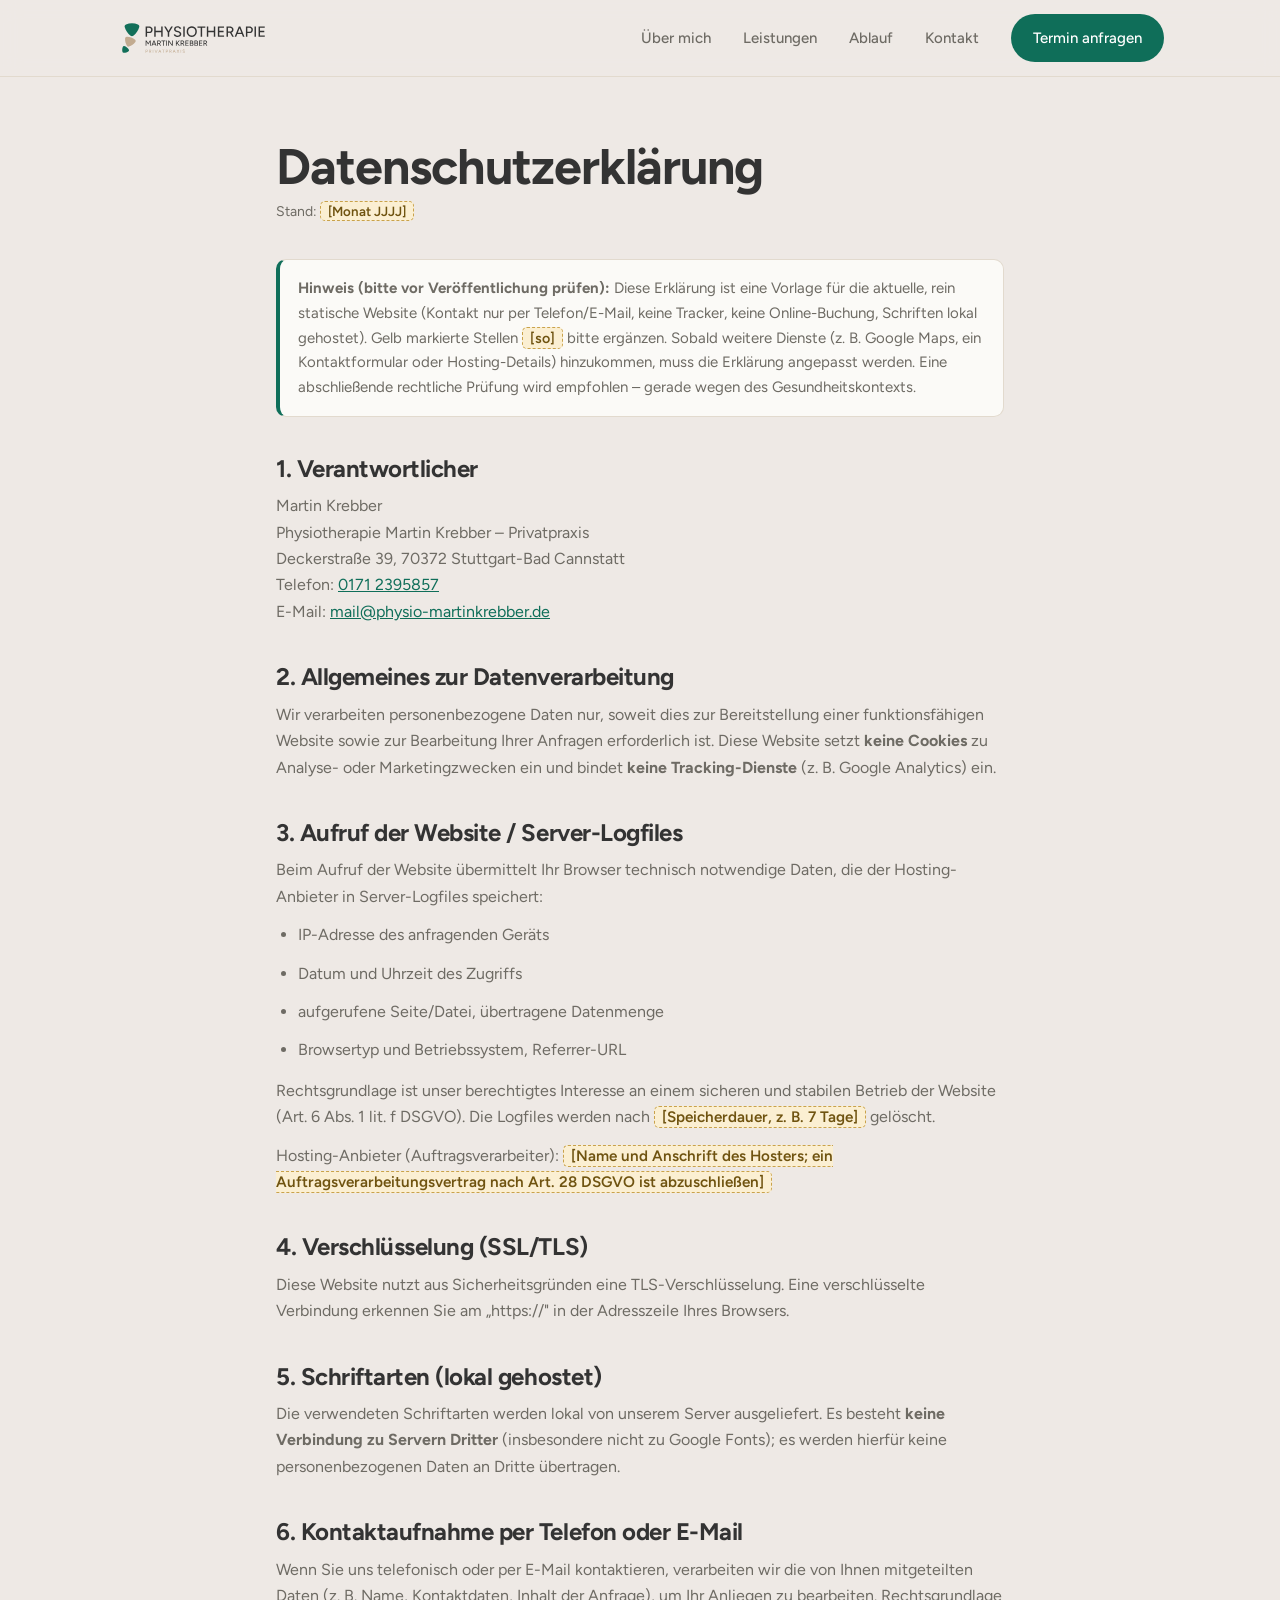
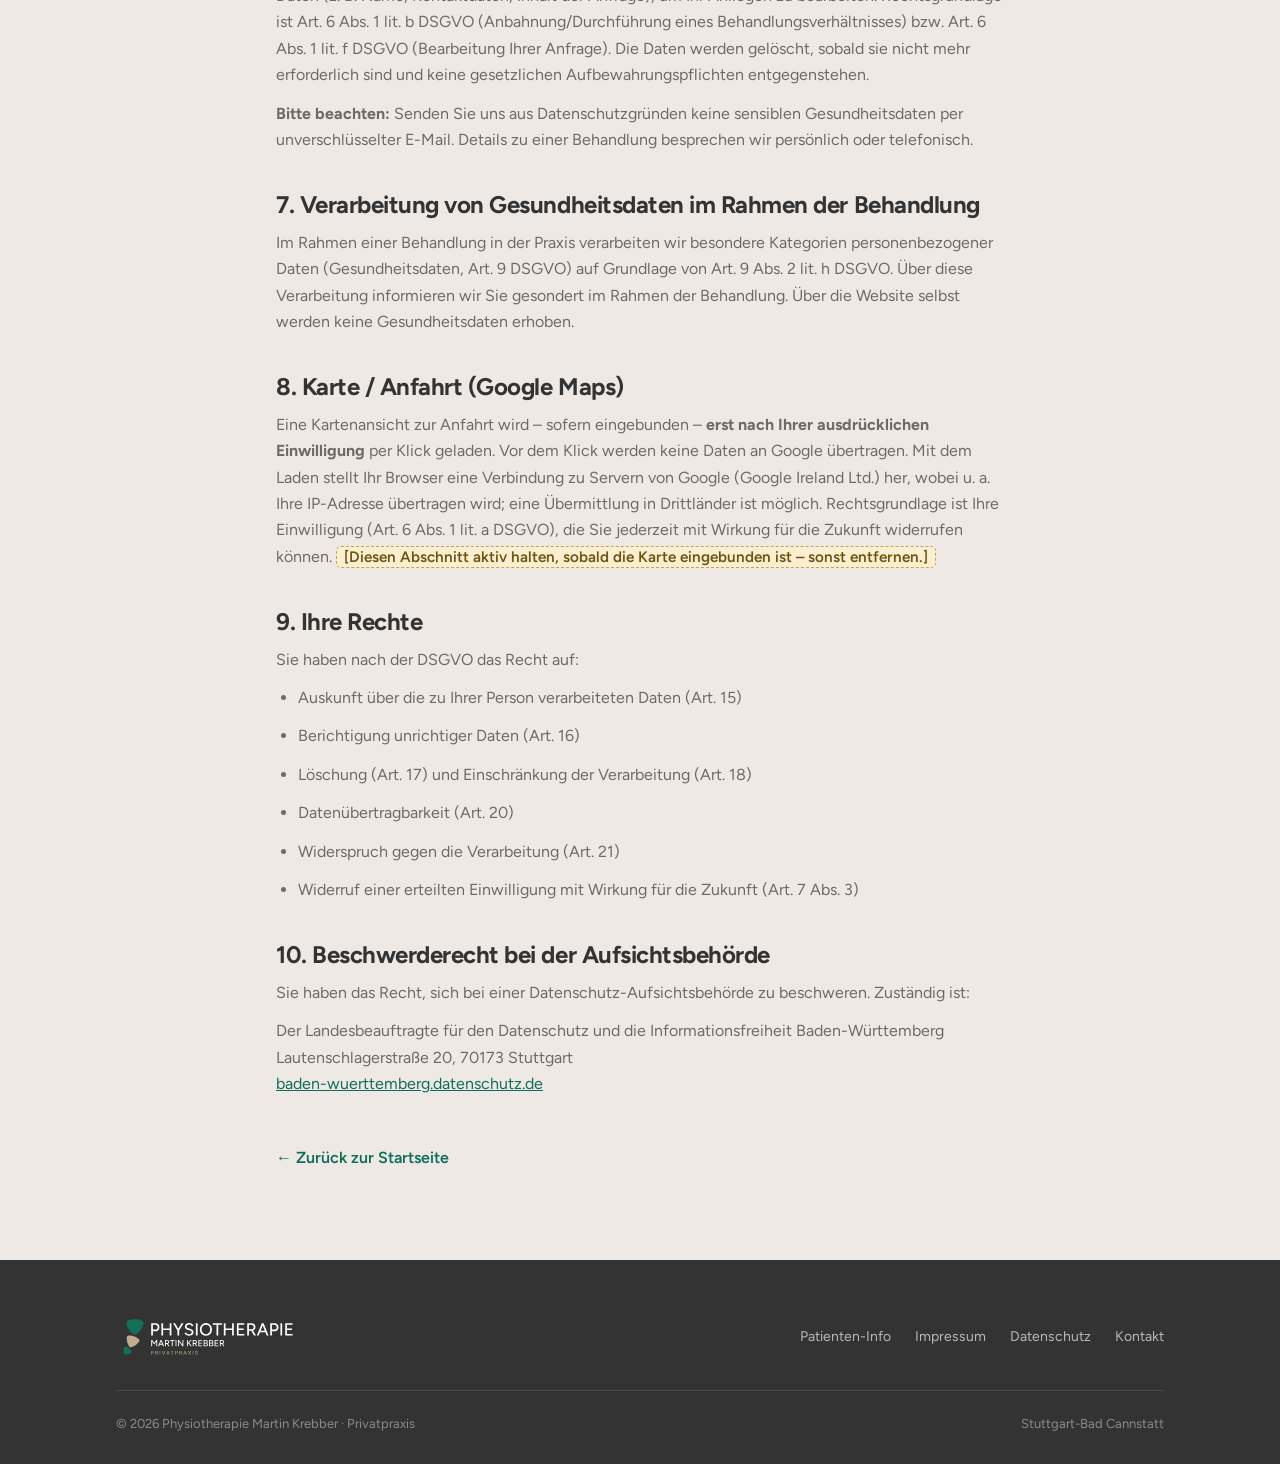
==== commit bb826eb6: "Startseiten-Feinschliff, FAQ-Ueberarbeitung, Footer-Logo Startseite: - Hero: "Scrollen" entfernt; An" ====
--- a/datenschutz.html
+++ b/datenschutz.html
@@ -91,7 +91,7 @@
 </div></main>
 
 <footer><div class="wrap">
-  <div class="foot-top"><div class="foot-brand"><img src="assets/logo-mark.svg" alt="" class="logo-mark-img"><span>Physiotherapie Martin Krebber<small>Privatpraxis · Physiotherapie</small></span></div><div class="foot-links"><a href="patienten-information.html">Patienten-Info</a><a href="impressum.html">Impressum</a><a href="datenschutz.html">Datenschutz</a><a href="index.html#kontakt">Kontakt</a></div></div>
+  <div class="foot-top"><div class="foot-brand"><img src="assets/logo-footer.svg" alt="Physiotherapie Martin Krebber – Privatpraxis" class="foot-logo"></div><div class="foot-links"><a href="patienten-information.html">Patienten-Info</a><a href="impressum.html">Impressum</a><a href="datenschutz.html">Datenschutz</a><a href="index.html#kontakt">Kontakt</a></div></div>
   <div class="foot-bottom"><span>© <span id="yr"></span> Physiotherapie Martin Krebber · Privatpraxis</span><span>Stuttgart-Bad Cannstatt</span></div>
 </div></footer>
 </body>
--- a/assets/styles.css
+++ b/assets/styles.css
@@ -37,8 +37,8 @@
 .hero-base{filter:grayscale(1) blur(13px) brightness(.98);transform:scale(1.09)}
 .hero-sharp{filter:grayscale(1);clip-path:polygon(62% 0,62% 0,46% 100%,46% 100%)}
 .hero-scrim{position:absolute;inset:0;z-index:1;background:linear-gradient(180deg,rgba(0,0,0,.32),rgba(0,0,0,.12) 32%,rgba(0,0,0,.5))}
-.hero-scan{position:absolute;top:0;bottom:0;width:2px;left:62%;background:var(--primary);box-shadow:0 0 16px rgba(15,110,89,.85);opacity:0;z-index:2}
-.hero-scan::before{content:"";position:absolute;top:0;bottom:0;left:-8px;border-left:2px dashed rgba(15,110,89,.55)}
+.hero-scan{position:absolute;inset:0;z-index:2;width:100%;height:100%;pointer-events:none;overflow:visible}
+.hero-scan line{stroke:#1f9e89;stroke-width:2;stroke-dasharray:7 6;vector-effect:non-scaling-stroke}
 .hero-center{position:absolute;left:0;right:0;top:50%;transform:translateY(-50%);z-index:3;text-align:center;padding:0 24px}
 .hero-center .eyebrow{color:#fff;justify-content:center}
 .hero-center .eyebrow::before{background:var(--accent)}
@@ -62,10 +62,23 @@
 .h-menu-btn{width:56px;height:56px;border-radius:50%;background:var(--primary);display:grid;place-items:center;box-shadow:0 12px 28px -12px rgba(0,0,0,.45);transition:transform .2s,background .2s}
 .h-menu:hover .h-menu-btn{transform:scale(1.06);background:var(--primary-deep)}
 .h-menu-btn svg{width:26px;height:26px;color:#fff}
+/* Kontakt-Widget (aufklappbar, unten rechts) */
 .h-contact{position:fixed;bottom:26px;right:26px;z-index:60}
-.h-contact .h-dot{width:60px;height:60px;border-radius:50%;background:var(--primary);display:grid;place-items:center;box-shadow:0 12px 28px -12px rgba(0,0,0,.45);transition:transform .2s,background .2s}
-.h-contact:hover .h-dot{transform:scale(1.07);background:var(--primary-deep)}
-.h-contact .h-dot svg{width:24px;height:24px;color:#fff}
+.hc-toggle{background:none;border:none;cursor:pointer;padding:0;display:block}
+.h-contact .h-dot{position:relative;width:60px;height:60px;border-radius:50%;background:var(--primary);display:grid;place-items:center;box-shadow:0 12px 28px -12px rgba(0,0,0,.45);transition:transform .2s,background .2s}
+.hc-toggle:hover .h-dot{transform:scale(1.07);background:var(--primary-deep)}
+.h-contact .h-dot svg{grid-area:1/1;width:24px;height:24px;color:#fff;transition:opacity .25s,transform .25s}
+.hc-ic-close{opacity:0;transform:rotate(-45deg) scale(.6)}
+.h-contact.open .hc-ic-open{opacity:0;transform:rotate(45deg) scale(.6)}
+.h-contact.open .hc-ic-close{opacity:1;transform:none}
+.hc-actions{position:absolute;right:4px;bottom:74px;display:flex;flex-direction:column-reverse;align-items:flex-end;gap:14px}
+.hc-item{display:flex;align-items:center;gap:12px;text-decoration:none;opacity:0;transform:translateY(14px) scale(.92);pointer-events:none;transition:opacity .28s ease,transform .28s ease}
+.h-contact.open .hc-item{opacity:1;transform:none;pointer-events:auto;transition-delay:calc(var(--i,0)*.05s)}
+.hc-label{font:600 13px "Figtree",sans-serif;letter-spacing:.04em;color:#fff;background:rgba(20,28,24,.62);-webkit-backdrop-filter:blur(6px);backdrop-filter:blur(6px);padding:9px 15px;border-radius:999px;white-space:nowrap;box-shadow:0 8px 20px -12px rgba(0,0,0,.5)}
+.hc-dot{width:52px;height:52px;border-radius:50%;background:var(--primary);display:grid;place-items:center;flex:none;box-shadow:0 10px 24px -12px rgba(0,0,0,.5);transition:transform .2s,background .2s}
+.hc-item:hover .hc-dot{transform:scale(1.08);background:var(--primary-deep)}
+.hc-dot svg{width:23px;height:23px;color:#fff}
+.hc-dot.hc-wa svg{width:27px;height:27px}
 
 /* Menü-Overlay */
 .menu-overlay{position:fixed;inset:0;z-index:70;background:rgba(10,83,68,.97);-webkit-backdrop-filter:blur(6px);backdrop-filter:blur(6px);display:flex;flex-direction:column;justify-content:center;align-items:center;gap:4px;opacity:0;pointer-events:none;transition:opacity .35s ease}
@@ -79,14 +92,33 @@
 .sec-head{max-width:560px;margin-bottom:50px}
 .sec-head h2{font-size:clamp(36px,5.2vw,68px)}
 .sec-head p{color:var(--muted);margin-top:14px;font-size:17px}
-.about{background:var(--surface);padding-top:0;padding-bottom:0;position:relative;overflow:visible}
-.about-grid{display:grid;grid-template-columns:.9fr 1.1fr;gap:56px;align-items:center}
-.about-photo{position:relative;z-index:2;align-self:end;display:flex;align-items:flex-end;justify-content:center;max-width:560px;margin:-75px auto 0}
-.about-img{width:100%;height:auto;display:block;filter:drop-shadow(0 22px 26px rgba(51,42,30,.22))}
+.about{background:var(--surface);padding-top:48px;padding-bottom:0;position:relative;overflow:visible}
+.about-grid{display:grid;grid-template-columns:1fr 1.15fr;gap:48px;align-items:end}
+.about-photo{position:relative;z-index:2;min-height:520px}
+.about-img{position:absolute;left:48%;bottom:0;transform:translateX(-50%);width:150%;max-width:none;height:auto;display:block;filter:drop-shadow(0 30px 38px rgba(51,42,30,.26))}
 .about-photo .ph-icon{font-size:38px;margin-bottom:10px}
-.about-text h3{font-size:28px;margin-bottom:6px}
+.about-text h3{font-size:33px;margin-bottom:6px}
 .about-text .role{color:var(--accent-deep);font-weight:600;margin-bottom:18px;display:block}
 .about-text p{color:var(--muted);margin-bottom:15px}
+.about-text .about-philo{margin-top:22px;padding-top:20px;border-top:1px solid var(--line);color:var(--ink);font-weight:500}
+/* Zitat-Bahn unter dem Hero – ruhig, hell, eigener Raum */
+.quote{background:var(--bg);text-align:center;padding:94px 0}
+.quote .wrap{max-width:760px}
+.quote-mark{display:block;font-family:"Figtree",sans-serif;font-size:86px;line-height:1;color:var(--primary);opacity:.3;margin-bottom:-14px}
+.quote-text{font-size:clamp(22px,3.2vw,33px);font-weight:400;line-height:1.45;color:var(--ink);font-style:normal;letter-spacing:-.01em}
+.quote-cite{display:block;margin-top:22px;font-style:normal;font-weight:600;font-size:13px;letter-spacing:.14em;text-transform:uppercase;color:var(--accent-deep)}
+/* Mein Ansatz – drei Saeulen auf dem dunklen CI-Gruen (wie "Dein Weg zu mir") */
+.approach{background:var(--primary-deep);color:#dfe9e4}
+.approach .eyebrow{color:var(--accent-soft)}
+.approach .eyebrow::before{background:var(--accent-soft)}
+.approach h2{color:#fff}
+.approach .sec-head p{color:#bcccba}
+.approach-grid{display:grid;grid-template-columns:repeat(3,1fr);gap:34px;margin-top:10px}
+.approach-ic{width:54px;height:54px;border-radius:50%;background:#fff;color:var(--primary);display:grid;place-items:center;margin-bottom:18px;box-shadow:0 12px 26px -14px rgba(0,0,0,.5)}
+.approach-ic svg{width:24px;height:24px}
+.approach-col h3{font-size:22px;color:#fff;margin-bottom:4px}
+.approach-col p{color:#bcccba;font-size:15px;line-height:1.6;margin-bottom:6px}
+.approach-col .approach-q{color:var(--accent);font-weight:600;margin-bottom:10px}
 .quali{display:flex;flex-wrap:wrap;gap:10px;margin-top:24px}
 .quali span{background:var(--bg);border:1px solid var(--line);padding:8px 15px;border-radius:999px;font-size:14px;font-weight:500}
 .cards{display:grid;grid-template-columns:repeat(3,1fr);gap:22px}
@@ -103,10 +135,11 @@
 .step-stone{display:inline-block;line-height:0;margin-bottom:22px}
 .step-stone.s1,.step-stone.s3{color:#5BAD96}
 .step-stone.s2{color:var(--accent)}
-/* aufsteigend: klein+tief (links) -> groß+hoch (rechts) */
-.step-stone.s1{transform:translateY(0) rotate(190deg)}
-.step-stone.s2{transform:translateY(-30px) rotate(190deg)}
-.step-stone.s3{transform:translateY(-62px) rotate(190deg)}
+/* Endposition als Treppe: Stein 1 tief, Stein 2 mittig, Stein 3 oben (bleibt).
+   margin-top schiebt den Stein samt Text nach unten -> kein Ueberlappen der Beschriftung. */
+.step-stone.s1{margin-top:120px}
+.step-stone.s2{margin-top:50px}
+.step-stone.s3{margin-top:0}
 .step-stone-inner{position:relative;display:inline-block}
 .step-stone svg{width:auto;display:block}
 .step-stone .stone-main{position:relative;z-index:1}
@@ -114,10 +147,25 @@
 .step-stone.s1 svg{height:74px}
 .step-stone.s2 svg{height:112px}
 .step-stone.s3 svg{height:152px}
-.js .step-stone-inner{opacity:0;transform:scale(.5) translateY(20px)}
+.js .step-stone-inner{opacity:0;transform:scale(.55) translateY(46px)}
 .step-num{display:block;font-size:13px;font-weight:600;letter-spacing:.14em;text-transform:uppercase;color:var(--accent-soft);margin-bottom:2px}
 .step h3{color:#fff;font-size:21px;margin:4px 0 8px}.step p{color:#bcccba;font-size:15px}
 .contact-grid{display:grid;grid-template-columns:1fr 1fr;gap:50px;align-items:start}
+.contact-form{background:var(--surface);border:1px solid var(--line);border-radius:22px;padding:26px 24px}
+.cf-title{font-size:21px;color:var(--ink);margin-bottom:4px}
+.cf-sub{color:var(--muted);font-size:14px;margin-bottom:18px}
+.contact-form label{display:block;font-size:13px;font-weight:600;color:var(--ink);margin-bottom:14px}
+.cf-row{display:grid;grid-template-columns:1fr 1fr;gap:14px}
+.contact-form input[type=text],.contact-form input[type=email],.contact-form textarea{display:block;width:100%;margin-top:6px;font:400 15px "Figtree",sans-serif;color:var(--ink);background:#fff;border:1px solid var(--line);border-radius:12px;padding:11px 13px;transition:border-color .2s,box-shadow .2s}
+.contact-form input:focus,.contact-form textarea:focus{outline:none;border-color:var(--primary);box-shadow:0 0 0 3px rgba(15,110,89,.12)}
+.contact-form textarea{resize:vertical;min-height:124px;line-height:1.5}
+.contact-form input::placeholder,.contact-form textarea::placeholder{color:#9aa39c}
+.cf-consent{display:flex;align-items:flex-start;gap:9px;font-size:12.5px;font-weight:400;color:var(--muted);line-height:1.5;margin-bottom:18px}
+.cf-consent input{margin-top:2px;accent-color:var(--primary);flex:none;width:16px;height:16px}
+.cf-consent a{color:var(--primary);text-decoration:underline}
+.cf-submit{width:100%;justify-content:center}
+.cf-hint{font-size:13px;color:var(--primary);margin:12px 0 0;line-height:1.5}
+.cf-hint a{color:var(--primary);text-decoration:underline}
 .info-row{display:flex;gap:16px;padding:20px 0;border-bottom:1px solid var(--line)}
 .info-row:last-child{border-bottom:none}
 .info-row .ic{width:44px;height:44px;flex:none;border-radius:50%;background:var(--primary-soft);color:var(--primary);display:grid;place-items:center;font-size:18px}
@@ -125,11 +173,17 @@
 .info-row span,.info-row a{color:var(--muted);font-size:15px}
 .info-row a:hover{color:var(--primary)}
 .map-box{position:relative;aspect-ratio:4/3;border-radius:22px;overflow:hidden;border:1px solid var(--line);background:#e7e5e1;display:grid;place-items:center;color:var(--muted);text-align:center;padding:20px}
+.map-box.map-wide{aspect-ratio:auto;height:340px;margin-top:34px}
+.map-box.map-loaded{padding:0}
+.map-box .leaflet-map{position:absolute;inset:0;width:100%;height:100%}
+.map-box .leaflet-tile-pane{filter:grayscale(1) contrast(1.02)} /* nur Kacheln grau, Marker bleibt CI-gruen */
+.map-box .ci-pin{background:none;border:none;filter:drop-shadow(0 5px 6px rgba(0,0,0,.32))}
 .contact-cta{margin-top:26px;display:flex;gap:14px;flex-wrap:wrap}
 footer{background:var(--ink);color:#b4bab1;padding:52px 0 30px}
 .foot-top{display:flex;justify-content:space-between;flex-wrap:wrap;gap:24px;align-items:center;padding-bottom:28px;border-bottom:1px solid rgba(255,255,255,.1)}
 .foot-brand{display:flex;align-items:center;gap:12px;color:#fff;font-weight:700}
 .foot-brand .logo-mark-img{height:36px;width:auto;display:block}
+.foot-logo{height:50px;width:auto;display:block}
 .foot-brand small{display:block;font-weight:500;font-size:12px;color:#b4bab1}
 .foot-links{display:flex;gap:24px;font-size:14px}.foot-links a:hover{color:#fff}
 .foot-bottom{padding-top:22px;font-size:13px;color:#888e84;display:flex;justify-content:space-between;flex-wrap:wrap;gap:10px}
@@ -207,7 +261,10 @@
 
 @media(max-width:860px){
   .hero-grid,.about-grid,.contact-grid{grid-template-columns:1fr;gap:40px}
-  .cards,.step-grid{grid-template-columns:1fr}
+  .about-photo{min-height:0}
+  .about-img{position:static;left:auto;transform:none;width:100%;max-width:420px;margin:0 auto}
+  .cards,.step-grid,.approach-grid{grid-template-columns:1fr}
+  .cf-row{grid-template-columns:1fr}
   .menu-toggle{display:block}
   .h-faq .h-label{display:none}
   .hero-center h1{font-size:clamp(24px,7vw,52px);letter-spacing:-.01em}
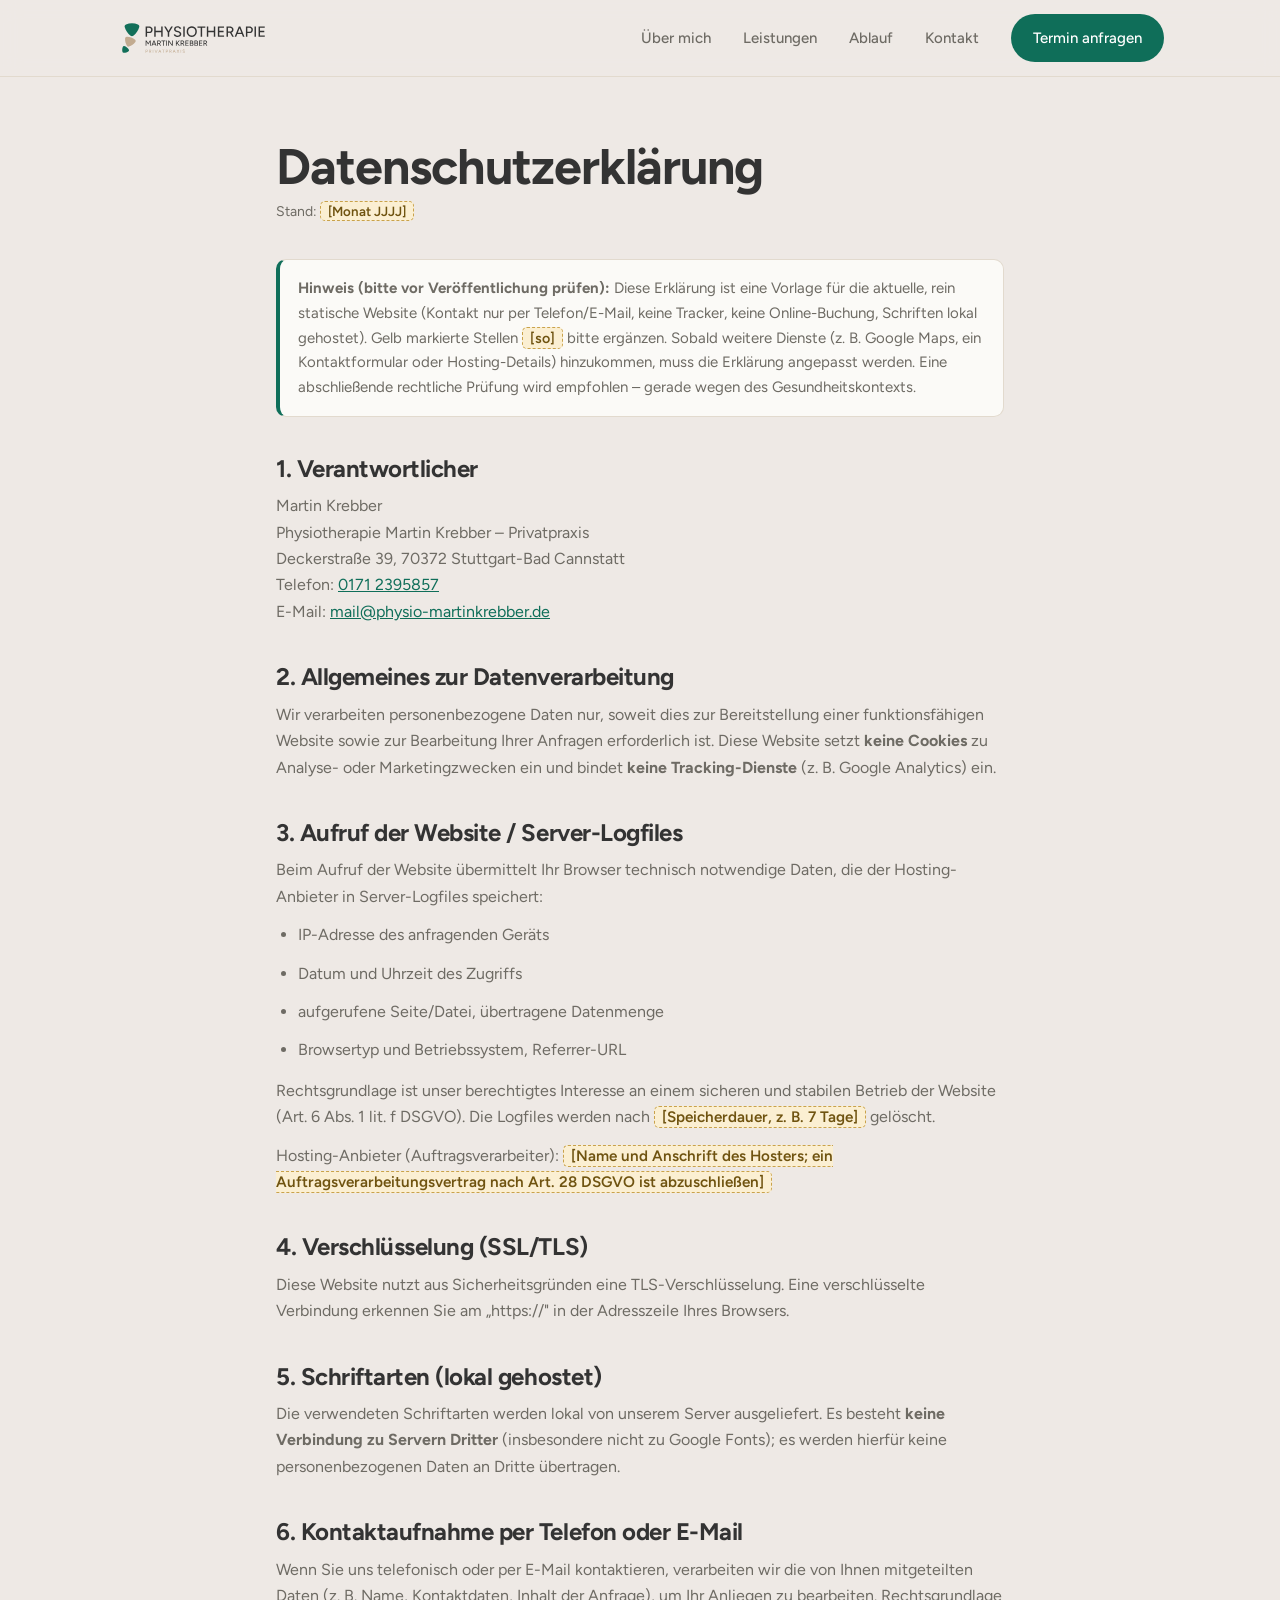
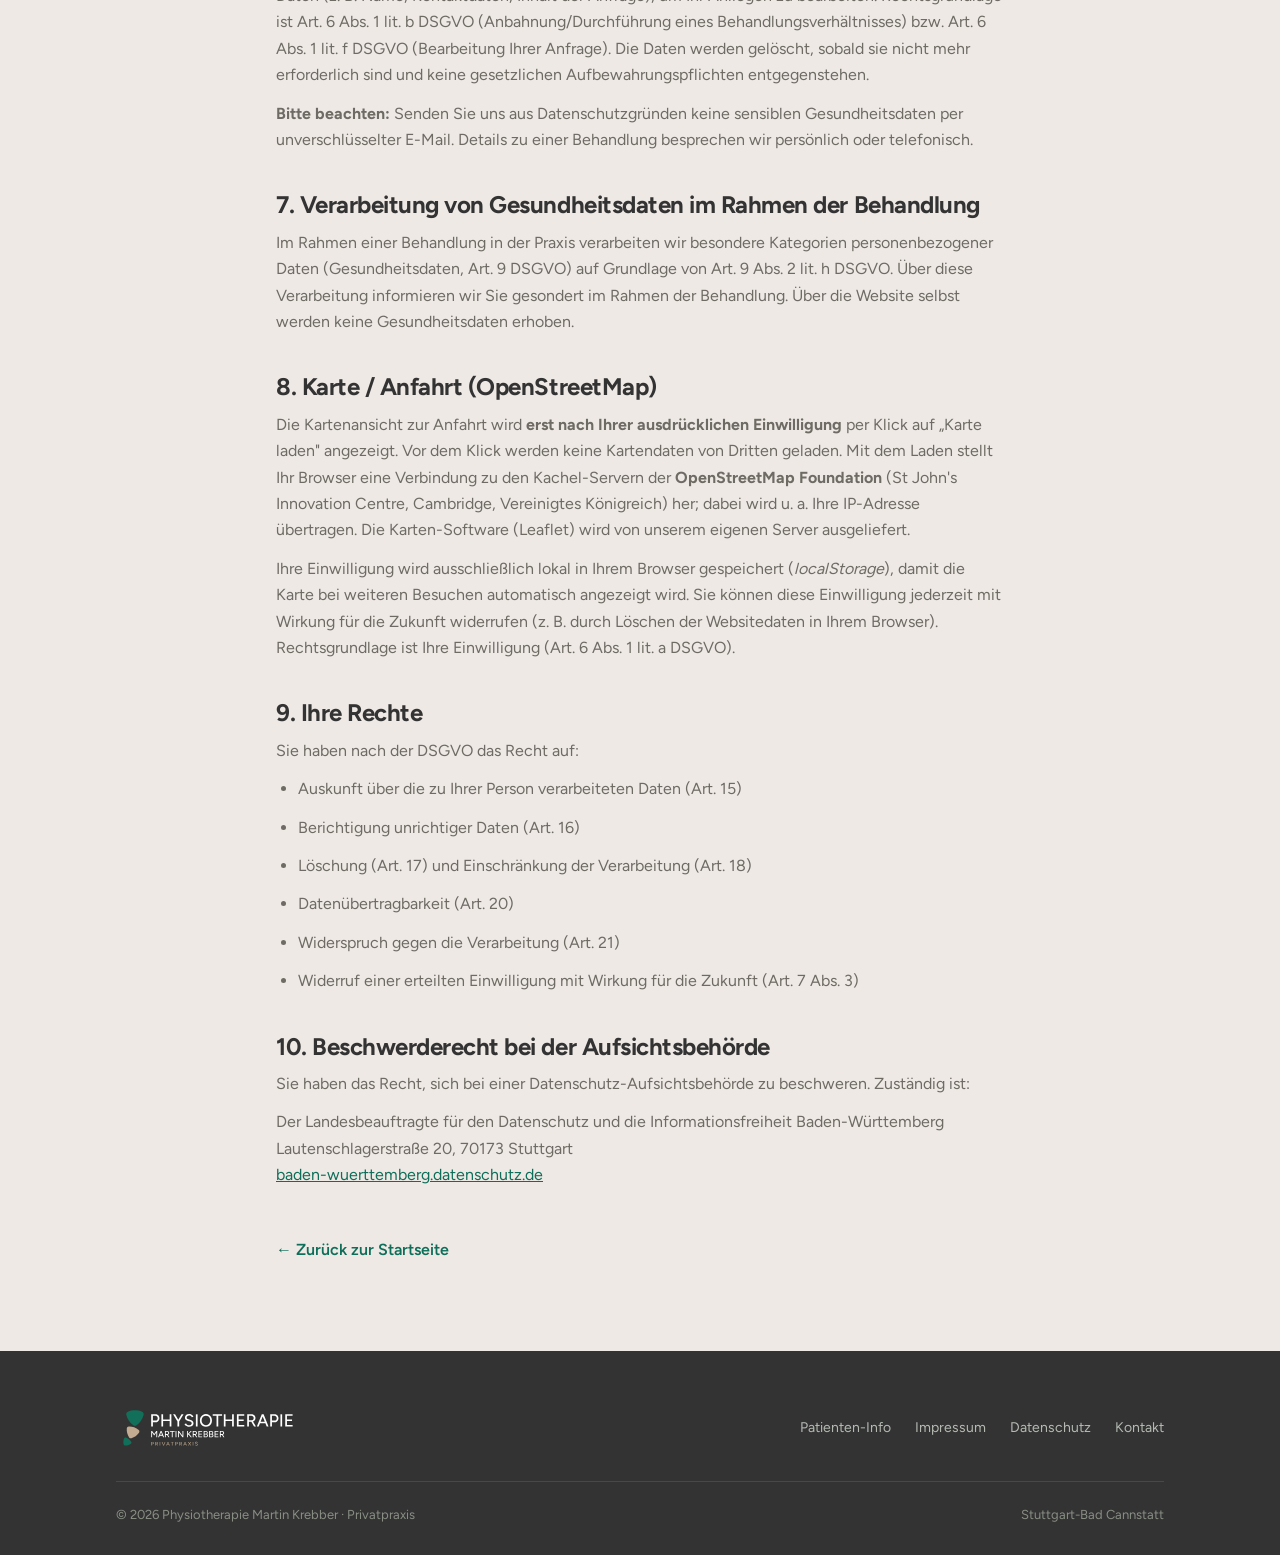
==== commit dfa2e710: "Teilen-Vorschau (OG-Bild + Meta + Structured Data), Karte merkt Einwilligung, Datenschutz auf OSM - " ====
--- a/datenschutz.html
+++ b/datenschutz.html
@@ -65,8 +65,9 @@
   <h2>7. Verarbeitung von Gesundheitsdaten im Rahmen der Behandlung</h2>
   <p>Im Rahmen einer Behandlung in der Praxis verarbeiten wir besondere Kategorien personenbezogener Daten (Gesundheitsdaten, Art. 9 DSGVO) auf Grundlage von Art. 9 Abs. 2 lit. h DSGVO. Über diese Verarbeitung informieren wir Sie gesondert im Rahmen der Behandlung. Über die Website selbst werden keine Gesundheitsdaten erhoben.</p>
 
-  <h2>8. Karte / Anfahrt (Google Maps)</h2>
-  <p>Eine Kartenansicht zur Anfahrt wird – sofern eingebunden – <strong>erst nach Ihrer ausdrücklichen Einwilligung</strong> per Klick geladen. Vor dem Klick werden keine Daten an Google übertragen. Mit dem Laden stellt Ihr Browser eine Verbindung zu Servern von Google (Google Ireland Ltd.) her, wobei u. a. Ihre IP-Adresse übertragen wird; eine Übermittlung in Drittländer ist möglich. Rechtsgrundlage ist Ihre Einwilligung (Art. 6 Abs. 1 lit. a DSGVO), die Sie jederzeit mit Wirkung für die Zukunft widerrufen können. <span class="ph">[Diesen Abschnitt aktiv halten, sobald die Karte eingebunden ist – sonst entfernen.]</span></p>
+  <h2>8. Karte / Anfahrt (OpenStreetMap)</h2>
+  <p>Die Kartenansicht zur Anfahrt wird <strong>erst nach Ihrer ausdrücklichen Einwilligung</strong> per Klick auf „Karte laden" angezeigt. Vor dem Klick werden keine Kartendaten von Dritten geladen. Mit dem Laden stellt Ihr Browser eine Verbindung zu den Kachel-Servern der <strong>OpenStreetMap Foundation</strong> (St John's Innovation Centre, Cambridge, Vereinigtes Königreich) her; dabei wird u. a. Ihre IP-Adresse übertragen. Die Karten-Software (Leaflet) wird von unserem eigenen Server ausgeliefert.</p>
+  <p>Ihre Einwilligung wird ausschließlich lokal in Ihrem Browser gespeichert (<em>localStorage</em>), damit die Karte bei weiteren Besuchen automatisch angezeigt wird. Sie können diese Einwilligung jederzeit mit Wirkung für die Zukunft widerrufen (z. B. durch Löschen der Websitedaten in Ihrem Browser). Rechtsgrundlage ist Ihre Einwilligung (Art. 6 Abs. 1 lit. a DSGVO).</p>
 
   <h2>9. Ihre Rechte</h2>
   <p>Sie haben nach der DSGVO das Recht auf:</p>
@@ -91,7 +92,7 @@
 </div></main>
 
 <footer><div class="wrap">
-  <div class="foot-top"><div class="foot-brand"><img src="assets/logo-footer.svg" alt="Physiotherapie Martin Krebber – Privatpraxis" class="foot-logo"></div><div class="foot-links"><a href="patienten-information.html">Patienten-Info</a><a href="impressum.html">Impressum</a><a href="datenschutz.html">Datenschutz</a><a href="index.html#kontakt">Kontakt</a></div></div>
+  <div class="foot-top"><div class="foot-brand"><img src="assets/logo-footer.svg" alt="Physiotherapie Martin Krebber – Privatpraxis" class="foot-logo" width="184" height="50"></div><div class="foot-links"><a href="patienten-information.html">Patienten-Info</a><a href="impressum.html">Impressum</a><a href="datenschutz.html">Datenschutz</a><a href="index.html#kontakt">Kontakt</a></div></div>
   <div class="foot-bottom"><span>© <span id="yr"></span> Physiotherapie Martin Krebber · Privatpraxis</span><span>Stuttgart-Bad Cannstatt</span></div>
 </div></footer>
 </body>
--- a/assets/styles.css
+++ b/assets/styles.css
@@ -30,12 +30,12 @@
 .eyebrow{display:inline-flex;align-items:center;gap:9px;font-size:13px;font-weight:600;letter-spacing:.1em;text-transform:uppercase;color:var(--primary);margin-bottom:22px}
 .eyebrow::before{content:"";width:28px;height:1.5px;background:var(--primary)}
 /* ---- Hero (medwest-Stil): Vollbild-Foto unscharf->scharf + Eck-Steuerung ---- */
-.hero{position:relative;height:100vh;overflow:hidden;--hero-img:url('images/hero.jpg')}
+.hero{position:relative;height:100vh;overflow:hidden;--hero-img:url('images/hero-behandlung.jpg')}
 .hero-stage{position:absolute;inset:0;overflow:hidden}
 .hero-media{position:absolute;inset:0}
 .hero-img{position:absolute;inset:0;background:var(--hero-img) center 28%/cover no-repeat}
-.hero-base{filter:grayscale(1) blur(13px) brightness(.98);transform:scale(1.09)}
-.hero-sharp{filter:grayscale(1);clip-path:polygon(62% 0,62% 0,46% 100%,46% 100%)}
+.hero-base{filter:grayscale(1) sepia(.22) saturate(1.15) blur(13px) brightness(.98);transform:scale(1.09)}
+.hero-sharp{filter:grayscale(1) sepia(.22) saturate(1.15) brightness(1.02) contrast(1.02);clip-path:polygon(62% 0,62% 0,46% 100%,46% 100%)}
 .hero-scrim{position:absolute;inset:0;z-index:1;background:linear-gradient(180deg,rgba(0,0,0,.32),rgba(0,0,0,.12) 32%,rgba(0,0,0,.5))}
 .hero-scan{position:absolute;inset:0;z-index:2;width:100%;height:100%;pointer-events:none;overflow:visible}
 .hero-scan line{stroke:#1f9e89;stroke-width:2;stroke-dasharray:7 6;vector-effect:non-scaling-stroke}
@@ -93,9 +93,9 @@
 .sec-head h2{font-size:clamp(36px,5.2vw,68px)}
 .sec-head p{color:var(--muted);margin-top:14px;font-size:17px}
 .about{background:var(--surface);padding-top:48px;padding-bottom:0;position:relative;overflow:visible}
-.about-grid{display:grid;grid-template-columns:1fr 1.15fr;gap:48px;align-items:end}
+.about-grid{display:grid;grid-template-columns:1fr 1.15fr;gap:80px;align-items:end}
 .about-photo{position:relative;z-index:2;min-height:520px}
-.about-img{position:absolute;left:48%;bottom:0;transform:translateX(-50%);width:150%;max-width:none;height:auto;display:block;filter:drop-shadow(0 30px 38px rgba(51,42,30,.26))}
+.about-img{position:absolute;left:45%;bottom:0;transform:translateX(-50%);width:96%;max-width:none;height:auto;display:block;filter:grayscale(1) sepia(.22) saturate(1.15) brightness(1.02) contrast(1.02) drop-shadow(0 30px 38px rgba(51,42,30,.26))}
 .about-photo .ph-icon{font-size:38px;margin-bottom:10px}
 .about-text h3{font-size:33px;margin-bottom:6px}
 .about-text .role{color:var(--accent-deep);font-weight:600;margin-bottom:18px;display:block}
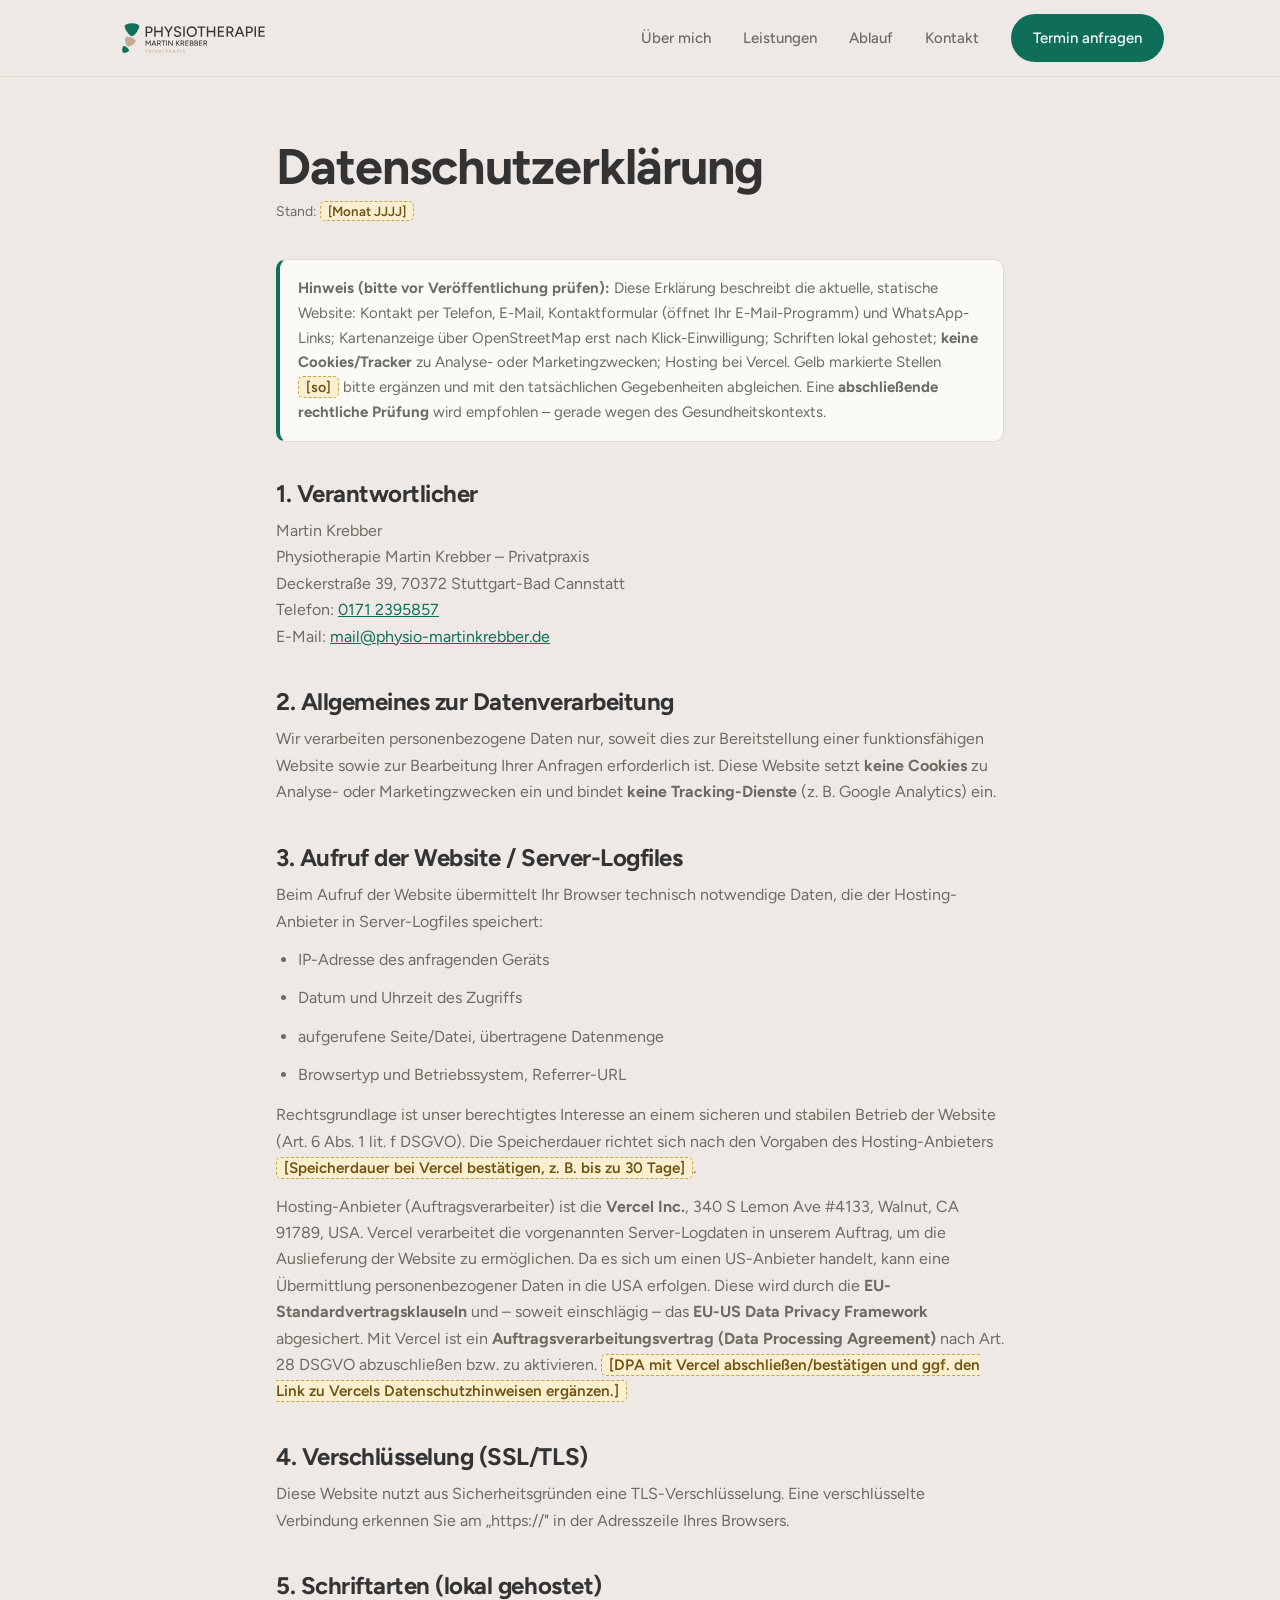
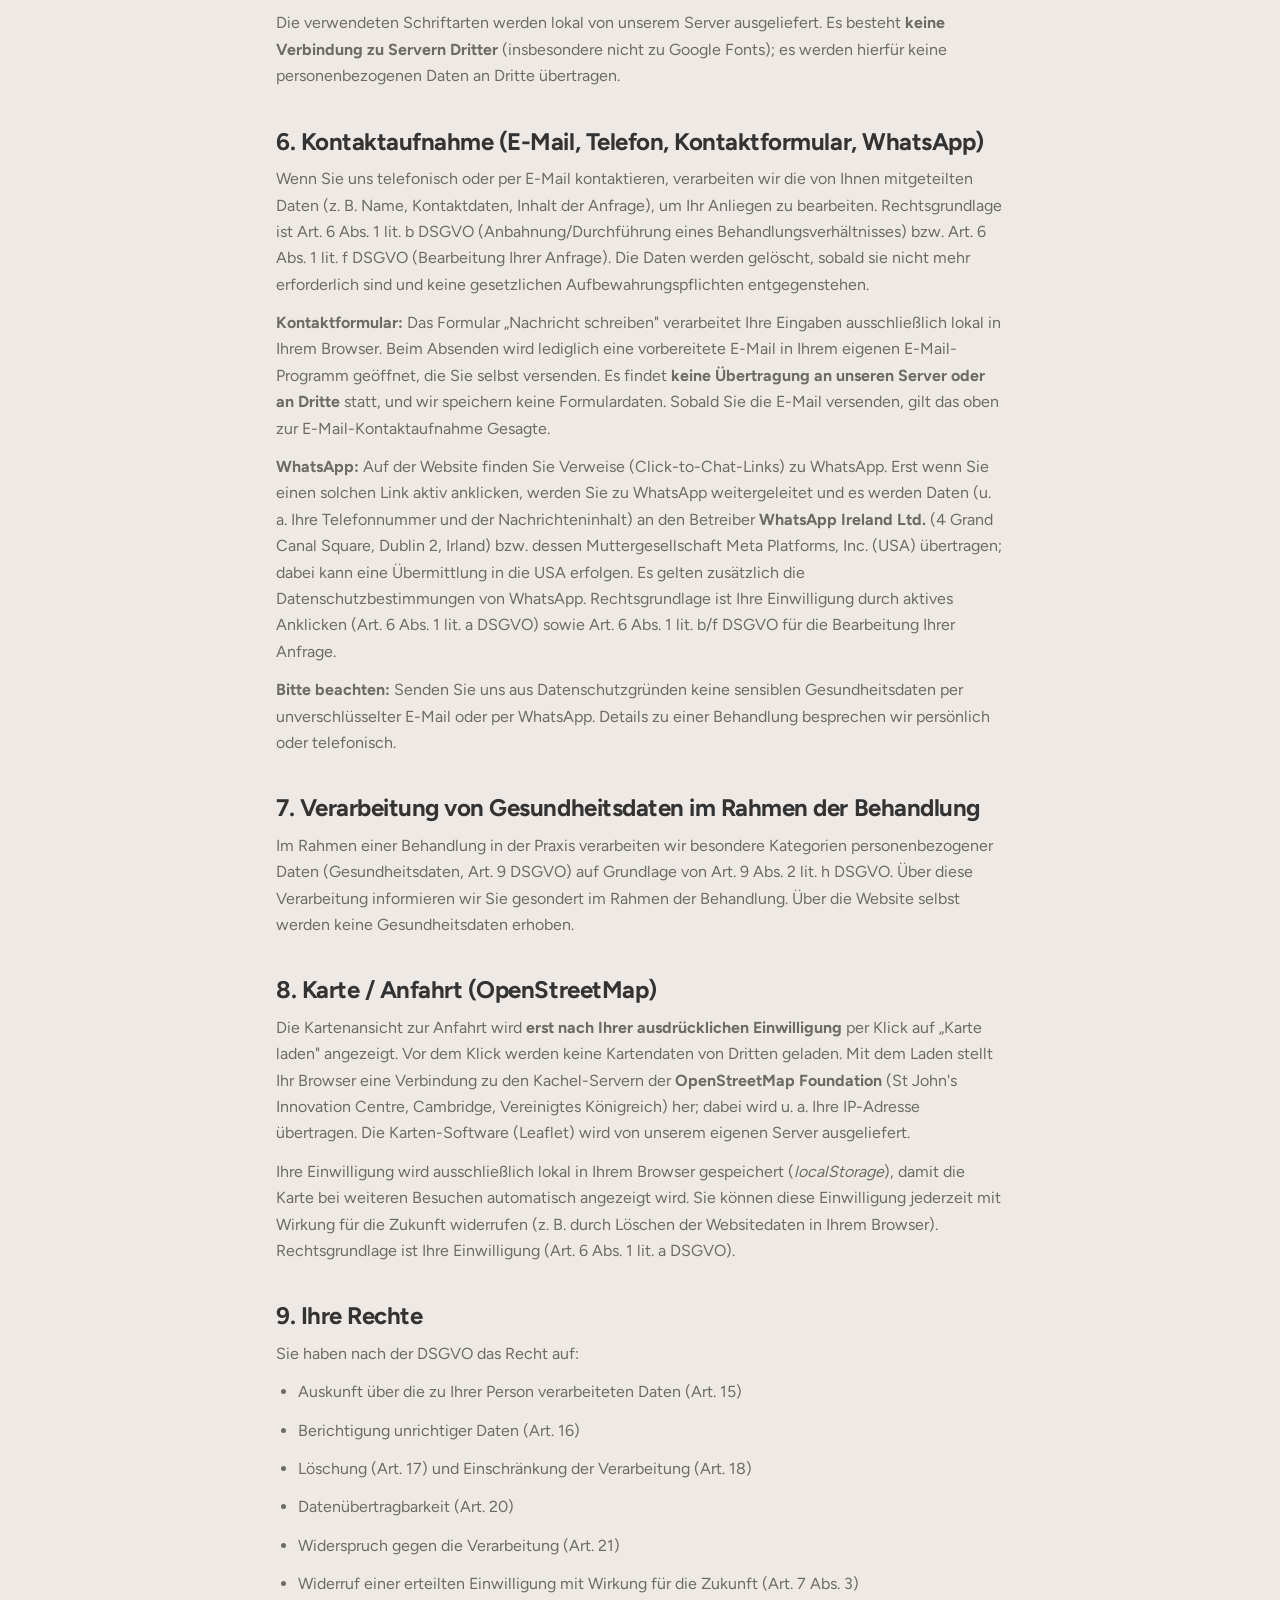
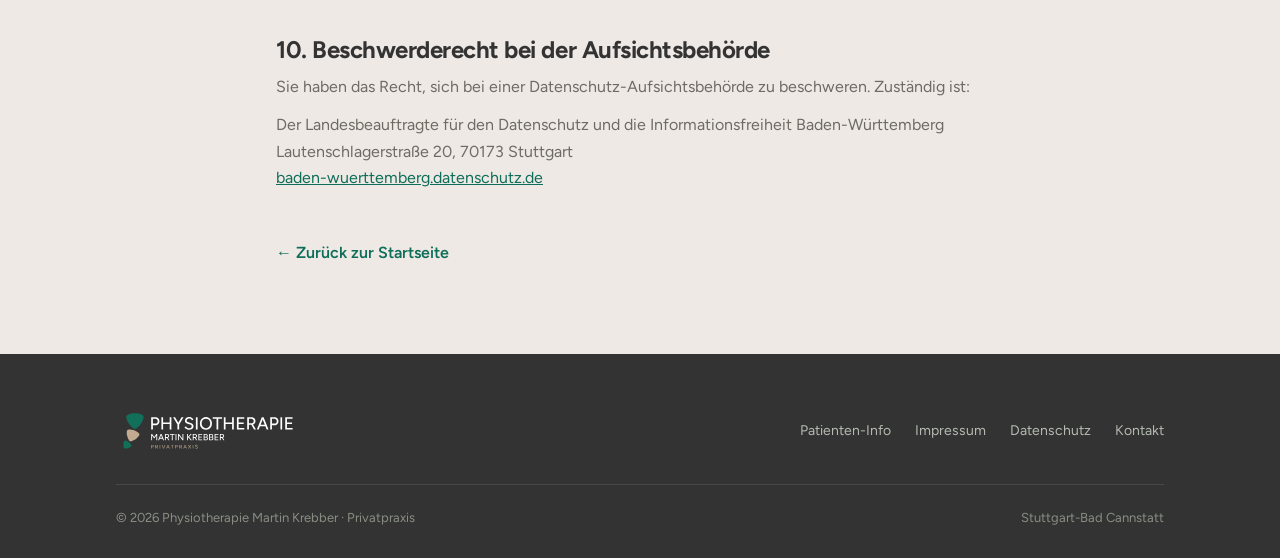
==== commit 0c1b6969: "Datenschutz-Rohtext ergaenzt: Hosting (Vercel/USA), Kontaktformular (mailto), WhatsApp - Sektion 3: " ====
--- a/datenschutz.html
+++ b/datenschutz.html
@@ -27,7 +27,7 @@
   <h1>Datenschutzerklärung</h1>
   <p class="updated">Stand: <span class="ph">[Monat JJJJ]</span></p>
 
-  <div class="note"><p><strong>Hinweis (bitte vor Veröffentlichung prüfen):</strong> Diese Erklärung ist eine Vorlage für die aktuelle, rein statische Website (Kontakt nur per Telefon/E-Mail, keine Tracker, keine Online-Buchung, Schriften lokal gehostet). Gelb markierte Stellen <span class="ph">[so]</span> bitte ergänzen. Sobald weitere Dienste (z. B. Google Maps, ein Kontaktformular oder Hosting-Details) hinzukommen, muss die Erklärung angepasst werden. Eine abschließende rechtliche Prüfung wird empfohlen – gerade wegen des Gesundheitskontexts.</p></div>
+  <div class="note"><p><strong>Hinweis (bitte vor Veröffentlichung prüfen):</strong> Diese Erklärung beschreibt die aktuelle, statische Website: Kontakt per Telefon, E-Mail, Kontaktformular (öffnet Ihr E-Mail-Programm) und WhatsApp-Links; Kartenanzeige über OpenStreetMap erst nach Klick-Einwilligung; Schriften lokal gehostet; <strong>keine Cookies/Tracker</strong> zu Analyse- oder Marketingzwecken; Hosting bei Vercel. Gelb markierte Stellen <span class="ph">[so]</span> bitte ergänzen und mit den tatsächlichen Gegebenheiten abgleichen. Eine <strong>abschließende rechtliche Prüfung</strong> wird empfohlen – gerade wegen des Gesundheitskontexts.</p></div>
 
   <h2>1. Verantwortlicher</h2>
   <address>
@@ -49,8 +49,8 @@
     <li>aufgerufene Seite/Datei, übertragene Datenmenge</li>
     <li>Browsertyp und Betriebssystem, Referrer-URL</li>
   </ul>
-  <p>Rechtsgrundlage ist unser berechtigtes Interesse an einem sicheren und stabilen Betrieb der Website (Art. 6 Abs. 1 lit. f DSGVO). Die Logfiles werden nach <span class="ph">[Speicherdauer, z. B. 7 Tage]</span> gelöscht.</p>
-  <p>Hosting-Anbieter (Auftragsverarbeiter): <span class="ph">[Name und Anschrift des Hosters; ein Auftragsverarbeitungsvertrag nach Art. 28 DSGVO ist abzuschließen]</span></p>
+  <p>Rechtsgrundlage ist unser berechtigtes Interesse an einem sicheren und stabilen Betrieb der Website (Art. 6 Abs. 1 lit. f DSGVO). Die Speicherdauer richtet sich nach den Vorgaben des Hosting-Anbieters <span class="ph">[Speicherdauer bei Vercel bestätigen, z. B. bis zu 30 Tage]</span>.</p>
+  <p>Hosting-Anbieter (Auftragsverarbeiter) ist die <strong>Vercel Inc.</strong>, 340 S Lemon Ave #4133, Walnut, CA 91789, USA. Vercel verarbeitet die vorgenannten Server-Logdaten in unserem Auftrag, um die Auslieferung der Website zu ermöglichen. Da es sich um einen US-Anbieter handelt, kann eine Übermittlung personenbezogener Daten in die USA erfolgen. Diese wird durch die <strong>EU-Standardvertragsklauseln</strong> und – soweit einschlägig – das <strong>EU-US Data Privacy Framework</strong> abgesichert. Mit Vercel ist ein <strong>Auftragsverarbeitungsvertrag (Data Processing Agreement)</strong> nach Art. 28 DSGVO abzuschließen bzw. zu aktivieren. <span class="ph">[DPA mit Vercel abschließen/bestätigen und ggf. den Link zu Vercels Datenschutzhinweisen ergänzen.]</span></p>
 
   <h2>4. Verschlüsselung (SSL/TLS)</h2>
   <p>Diese Website nutzt aus Sicherheitsgründen eine TLS-Verschlüsselung. Eine verschlüsselte Verbindung erkennen Sie am „https://" in der Adresszeile Ihres Browsers.</p>
@@ -58,9 +58,11 @@
   <h2>5. Schriftarten (lokal gehostet)</h2>
   <p>Die verwendeten Schriftarten werden lokal von unserem Server ausgeliefert. Es besteht <strong>keine Verbindung zu Servern Dritter</strong> (insbesondere nicht zu Google Fonts); es werden hierfür keine personenbezogenen Daten an Dritte übertragen.</p>
 
-  <h2>6. Kontaktaufnahme per Telefon oder E-Mail</h2>
+  <h2>6. Kontaktaufnahme (E-Mail, Telefon, Kontaktformular, WhatsApp)</h2>
   <p>Wenn Sie uns telefonisch oder per E-Mail kontaktieren, verarbeiten wir die von Ihnen mitgeteilten Daten (z. B. Name, Kontaktdaten, Inhalt der Anfrage), um Ihr Anliegen zu bearbeiten. Rechtsgrundlage ist Art. 6 Abs. 1 lit. b DSGVO (Anbahnung/Durchführung eines Behandlungsverhältnisses) bzw. Art. 6 Abs. 1 lit. f DSGVO (Bearbeitung Ihrer Anfrage). Die Daten werden gelöscht, sobald sie nicht mehr erforderlich sind und keine gesetzlichen Aufbewahrungspflichten entgegenstehen.</p>
-  <p><strong>Bitte beachten:</strong> Senden Sie uns aus Datenschutzgründen keine sensiblen Gesundheitsdaten per unverschlüsselter E-Mail. Details zu einer Behandlung besprechen wir persönlich oder telefonisch.</p>
+  <p><strong>Kontaktformular:</strong> Das Formular „Nachricht schreiben" verarbeitet Ihre Eingaben ausschließlich lokal in Ihrem Browser. Beim Absenden wird lediglich eine vorbereitete E-Mail in Ihrem eigenen E-Mail-Programm geöffnet, die Sie selbst versenden. Es findet <strong>keine Übertragung an unseren Server oder an Dritte</strong> statt, und wir speichern keine Formulardaten. Sobald Sie die E-Mail versenden, gilt das oben zur E-Mail-Kontaktaufnahme Gesagte.</p>
+  <p><strong>WhatsApp:</strong> Auf der Website finden Sie Verweise (Click-to-Chat-Links) zu WhatsApp. Erst wenn Sie einen solchen Link aktiv anklicken, werden Sie zu WhatsApp weitergeleitet und es werden Daten (u. a. Ihre Telefonnummer und der Nachrichteninhalt) an den Betreiber <strong>WhatsApp Ireland Ltd.</strong> (4 Grand Canal Square, Dublin 2, Irland) bzw. dessen Muttergesellschaft Meta Platforms, Inc. (USA) übertragen; dabei kann eine Übermittlung in die USA erfolgen. Es gelten zusätzlich die Datenschutzbestimmungen von WhatsApp. Rechtsgrundlage ist Ihre Einwilligung durch aktives Anklicken (Art. 6 Abs. 1 lit. a DSGVO) sowie Art. 6 Abs. 1 lit. b/f DSGVO für die Bearbeitung Ihrer Anfrage.</p>
+  <p><strong>Bitte beachten:</strong> Senden Sie uns aus Datenschutzgründen keine sensiblen Gesundheitsdaten per unverschlüsselter E-Mail oder per WhatsApp. Details zu einer Behandlung besprechen wir persönlich oder telefonisch.</p>
 
   <h2>7. Verarbeitung von Gesundheitsdaten im Rahmen der Behandlung</h2>
   <p>Im Rahmen einer Behandlung in der Praxis verarbeiten wir besondere Kategorien personenbezogener Daten (Gesundheitsdaten, Art. 9 DSGVO) auf Grundlage von Art. 9 Abs. 2 lit. h DSGVO. Über diese Verarbeitung informieren wir Sie gesondert im Rahmen der Behandlung. Über die Website selbst werden keine Gesundheitsdaten erhoben.</p>
--- a/assets/styles.css
+++ b/assets/styles.css
@@ -262,7 +262,7 @@
 @media(max-width:860px){
   .hero-grid,.about-grid,.contact-grid{grid-template-columns:1fr;gap:40px}
   .about-photo{min-height:0}
-  .about-img{position:static;left:auto;transform:none;width:100%;max-width:420px;margin:0 auto}
+  .about-img{position:static;left:auto;transform:none;width:78%;max-width:300px;margin:0 auto 6px}
   .cards,.step-grid,.approach-grid{grid-template-columns:1fr}
   .cf-row{grid-template-columns:1fr}
   .menu-toggle{display:block}
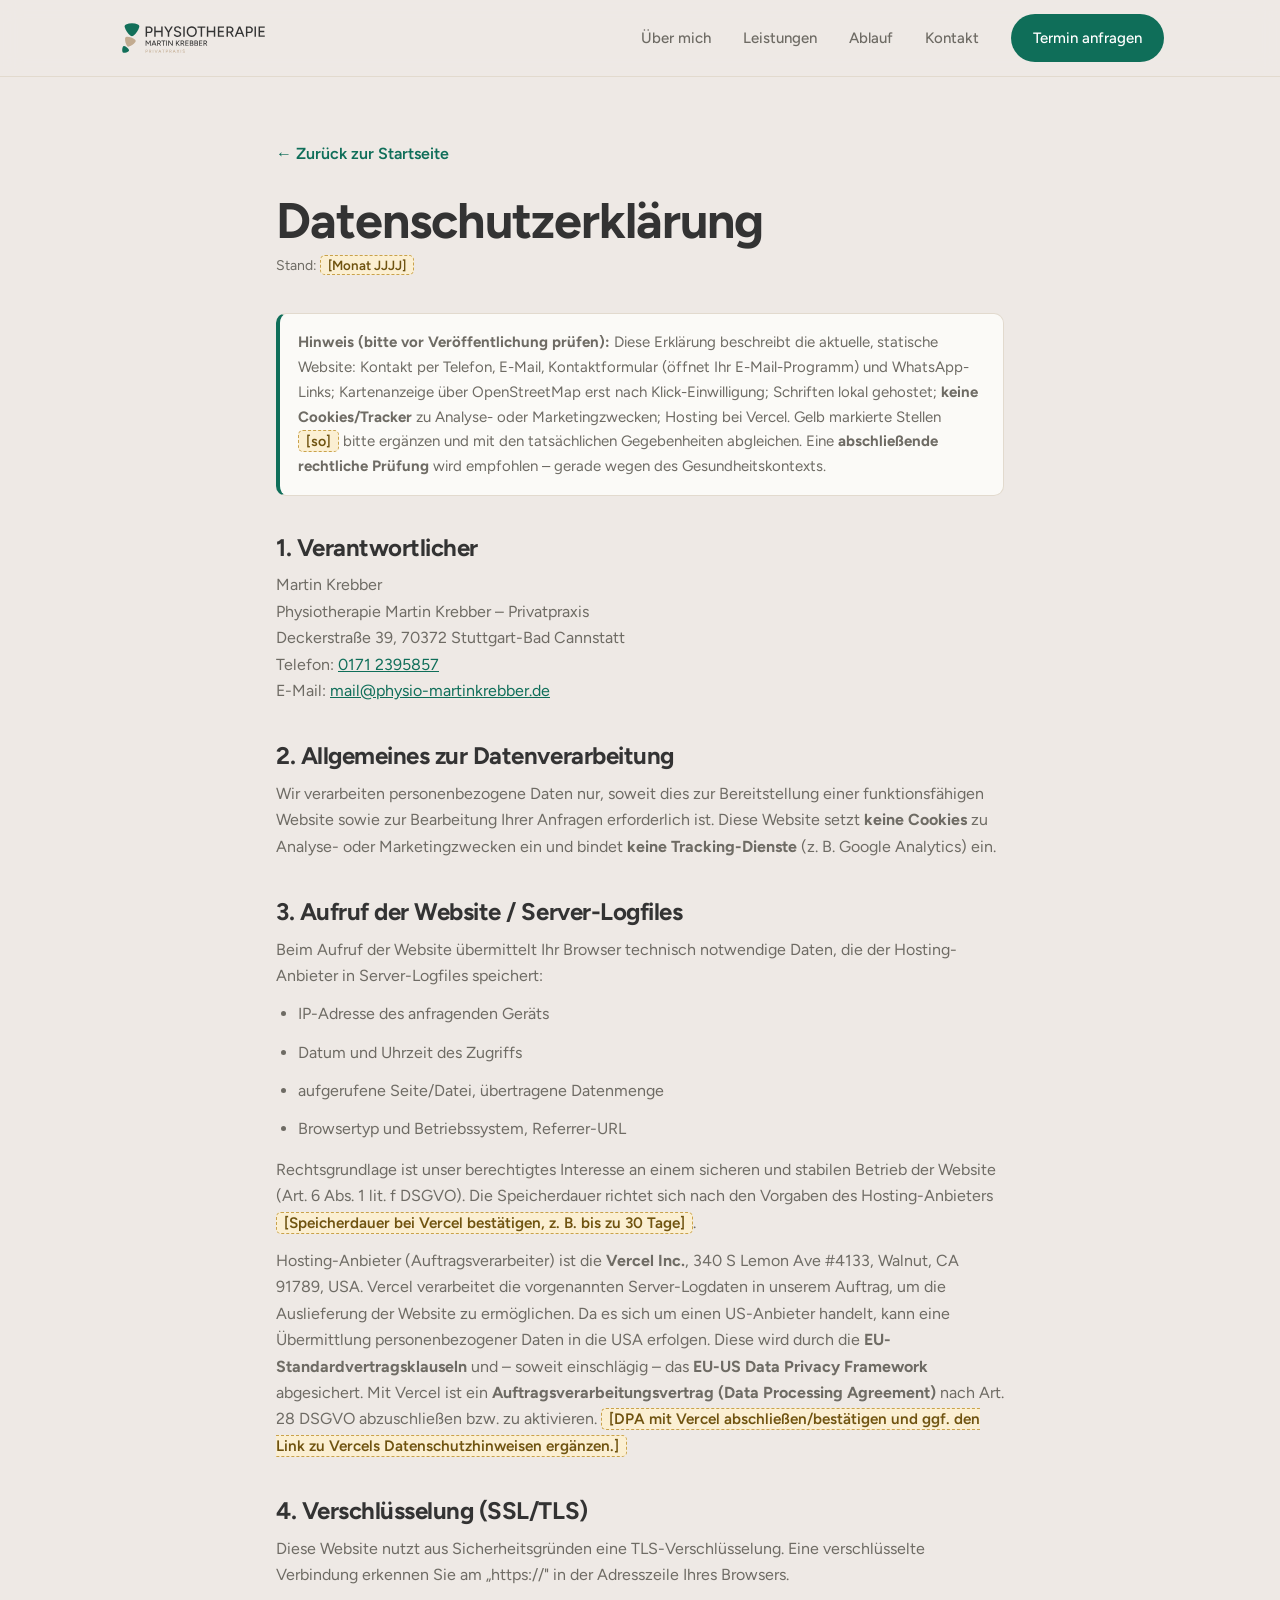
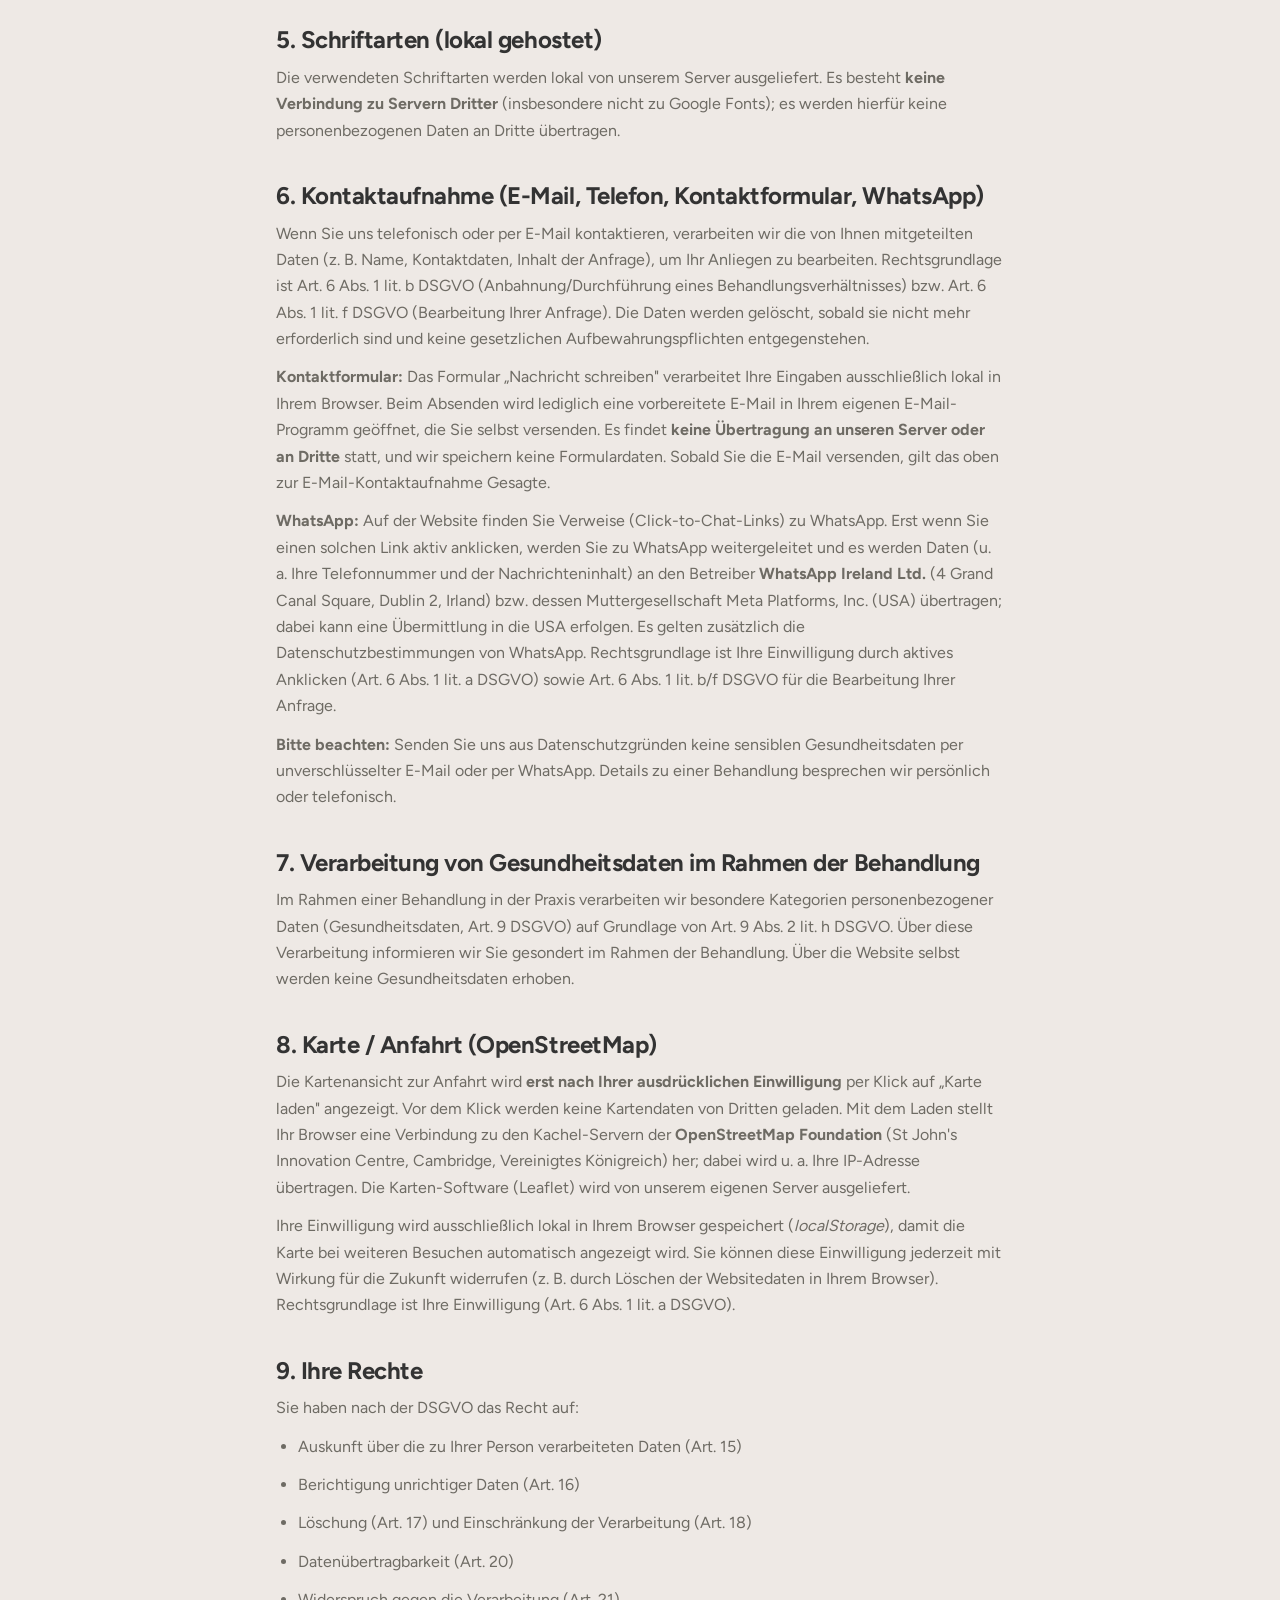
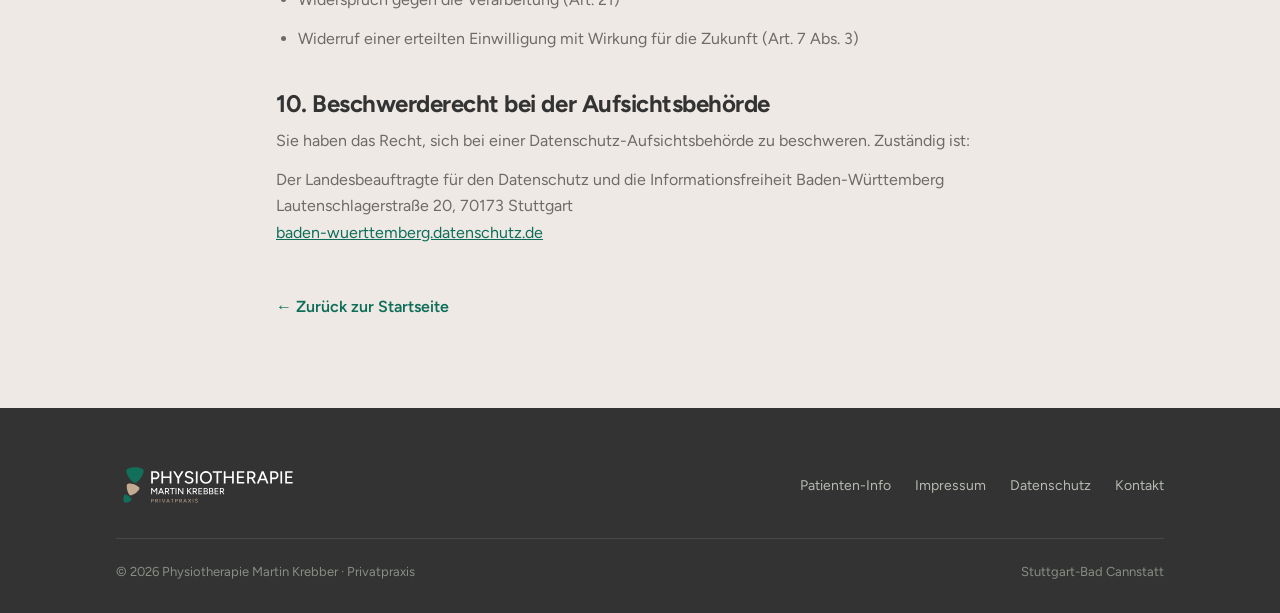
==== commit 877e9de2: "UX: Zurueck-Link oben auf Rechts-/Info-Seiten; E-Mail-Links mit Betreff + Anrede - 'Zurueck zur Star" ====
--- a/datenschutz.html
+++ b/datenschutz.html
@@ -24,6 +24,7 @@
 </div></header>
 
 <main class="legal"><div class="wrap">
+  <a class="back back-top" href="index.html">← Zurück zur Startseite</a>
   <h1>Datenschutzerklärung</h1>
   <p class="updated">Stand: <span class="ph">[Monat JJJJ]</span></p>
 
--- a/assets/styles.css
+++ b/assets/styles.css
@@ -203,6 +203,8 @@
 .legal a{color:var(--primary);text-decoration:underline}
 .legal address{font-style:normal;color:var(--muted)}
 .legal .back{display:inline-flex;align-items:center;gap:8px;margin-top:48px;color:var(--primary);font-weight:600;text-decoration:none}
+.legal .back:hover{text-decoration:underline}
+.legal .back-top{margin-top:0;margin-bottom:28px}
 .legal .note{background:var(--surface);border:1px solid var(--line);border-left:4px solid var(--primary);border-radius:10px;padding:16px 18px;margin:28px 0}
 .legal .note p{margin:0;font-size:15px}
 .ph{background:#FBEFD2;border:1px dashed #C9A24B;color:#6F5310;padding:1px 7px;border-radius:5px;font-size:.95em;font-weight:600}
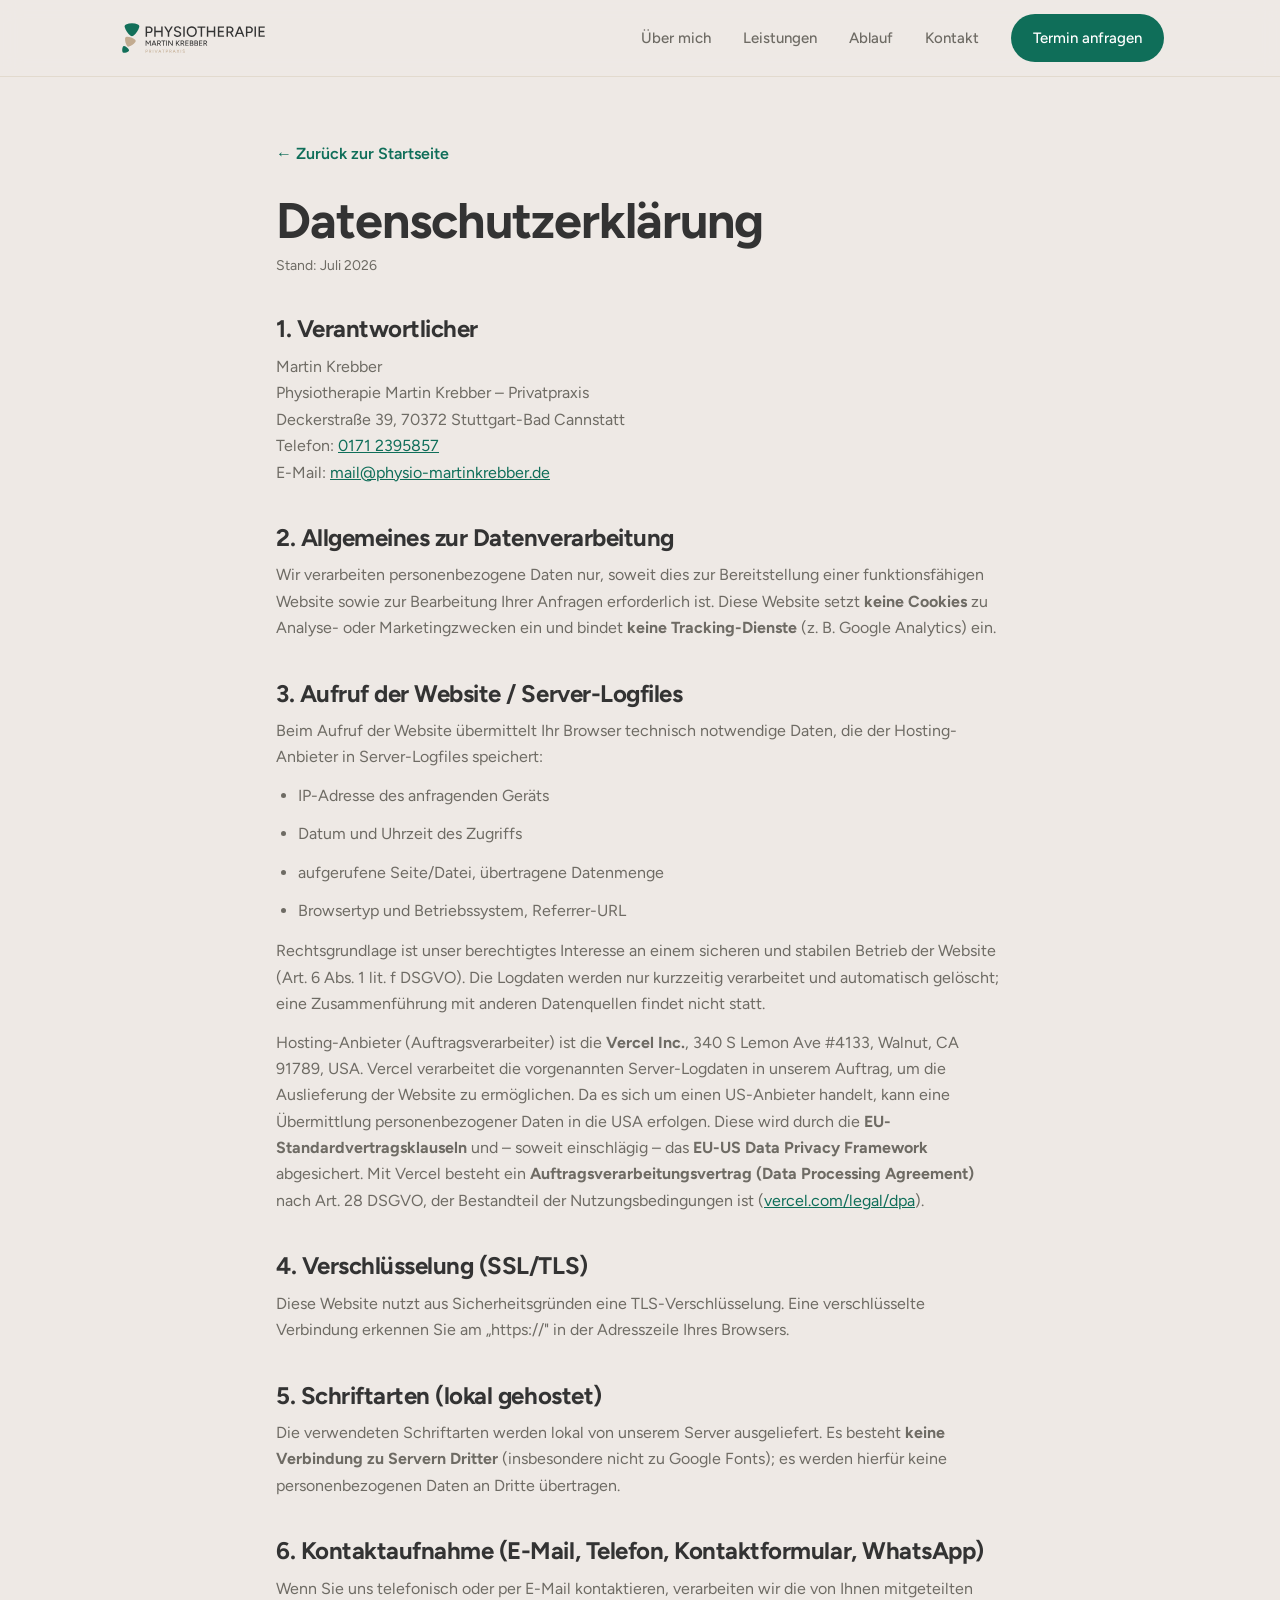
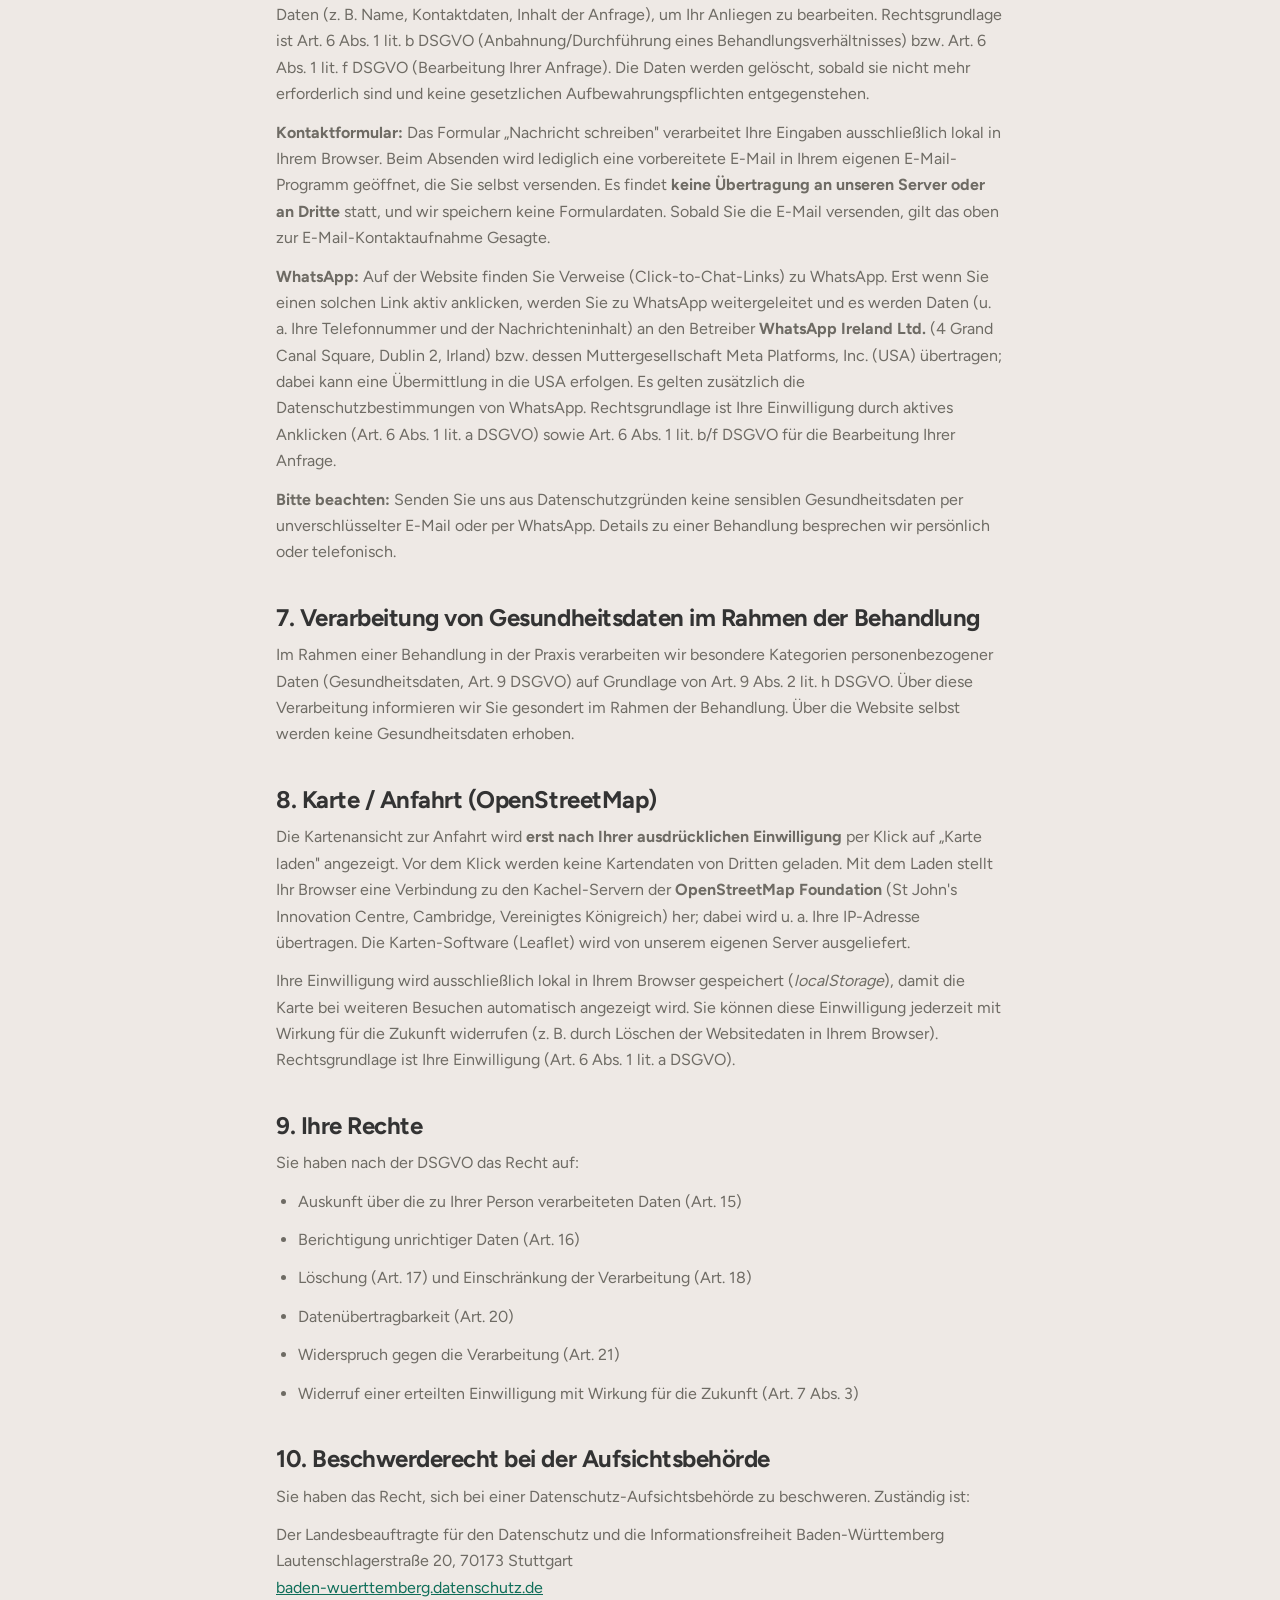
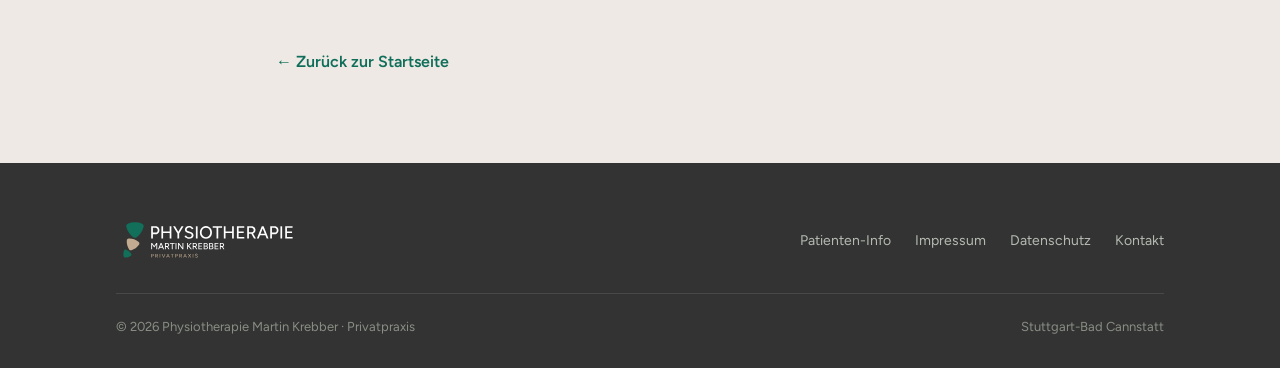
==== commit a74a829c: "Impressum & Datenschutz finalisiert (keine Platzhalter mehr) - Impressum: zustaendige Behoerde (Regi" ====
--- a/datenschutz.html
+++ b/datenschutz.html
@@ -26,9 +26,7 @@
 <main class="legal"><div class="wrap">
   <a class="back back-top" href="index.html">← Zurück zur Startseite</a>
   <h1>Datenschutzerklärung</h1>
-  <p class="updated">Stand: <span class="ph">[Monat JJJJ]</span></p>
-
-  <div class="note"><p><strong>Hinweis (bitte vor Veröffentlichung prüfen):</strong> Diese Erklärung beschreibt die aktuelle, statische Website: Kontakt per Telefon, E-Mail, Kontaktformular (öffnet Ihr E-Mail-Programm) und WhatsApp-Links; Kartenanzeige über OpenStreetMap erst nach Klick-Einwilligung; Schriften lokal gehostet; <strong>keine Cookies/Tracker</strong> zu Analyse- oder Marketingzwecken; Hosting bei Vercel. Gelb markierte Stellen <span class="ph">[so]</span> bitte ergänzen und mit den tatsächlichen Gegebenheiten abgleichen. Eine <strong>abschließende rechtliche Prüfung</strong> wird empfohlen – gerade wegen des Gesundheitskontexts.</p></div>
+  <p class="updated">Stand: Juli 2026</p>
 
   <h2>1. Verantwortlicher</h2>
   <address>
@@ -50,8 +48,8 @@
     <li>aufgerufene Seite/Datei, übertragene Datenmenge</li>
     <li>Browsertyp und Betriebssystem, Referrer-URL</li>
   </ul>
-  <p>Rechtsgrundlage ist unser berechtigtes Interesse an einem sicheren und stabilen Betrieb der Website (Art. 6 Abs. 1 lit. f DSGVO). Die Speicherdauer richtet sich nach den Vorgaben des Hosting-Anbieters <span class="ph">[Speicherdauer bei Vercel bestätigen, z. B. bis zu 30 Tage]</span>.</p>
-  <p>Hosting-Anbieter (Auftragsverarbeiter) ist die <strong>Vercel Inc.</strong>, 340 S Lemon Ave #4133, Walnut, CA 91789, USA. Vercel verarbeitet die vorgenannten Server-Logdaten in unserem Auftrag, um die Auslieferung der Website zu ermöglichen. Da es sich um einen US-Anbieter handelt, kann eine Übermittlung personenbezogener Daten in die USA erfolgen. Diese wird durch die <strong>EU-Standardvertragsklauseln</strong> und – soweit einschlägig – das <strong>EU-US Data Privacy Framework</strong> abgesichert. Mit Vercel ist ein <strong>Auftragsverarbeitungsvertrag (Data Processing Agreement)</strong> nach Art. 28 DSGVO abzuschließen bzw. zu aktivieren. <span class="ph">[DPA mit Vercel abschließen/bestätigen und ggf. den Link zu Vercels Datenschutzhinweisen ergänzen.]</span></p>
+  <p>Rechtsgrundlage ist unser berechtigtes Interesse an einem sicheren und stabilen Betrieb der Website (Art. 6 Abs. 1 lit. f DSGVO). Die Logdaten werden nur kurzzeitig verarbeitet und automatisch gelöscht; eine Zusammenführung mit anderen Datenquellen findet nicht statt.</p>
+  <p>Hosting-Anbieter (Auftragsverarbeiter) ist die <strong>Vercel Inc.</strong>, 340 S Lemon Ave #4133, Walnut, CA 91789, USA. Vercel verarbeitet die vorgenannten Server-Logdaten in unserem Auftrag, um die Auslieferung der Website zu ermöglichen. Da es sich um einen US-Anbieter handelt, kann eine Übermittlung personenbezogener Daten in die USA erfolgen. Diese wird durch die <strong>EU-Standardvertragsklauseln</strong> und – soweit einschlägig – das <strong>EU-US Data Privacy Framework</strong> abgesichert. Mit Vercel besteht ein <strong>Auftragsverarbeitungsvertrag (Data Processing Agreement)</strong> nach Art. 28 DSGVO, der Bestandteil der Nutzungsbedingungen ist (<a href="https://vercel.com/legal/dpa" target="_blank" rel="noopener">vercel.com/legal/dpa</a>).</p>
 
   <h2>4. Verschlüsselung (SSL/TLS)</h2>
   <p>Diese Website nutzt aus Sicherheitsgründen eine TLS-Verschlüsselung. Eine verschlüsselte Verbindung erkennen Sie am „https://" in der Adresszeile Ihres Browsers.</p>
